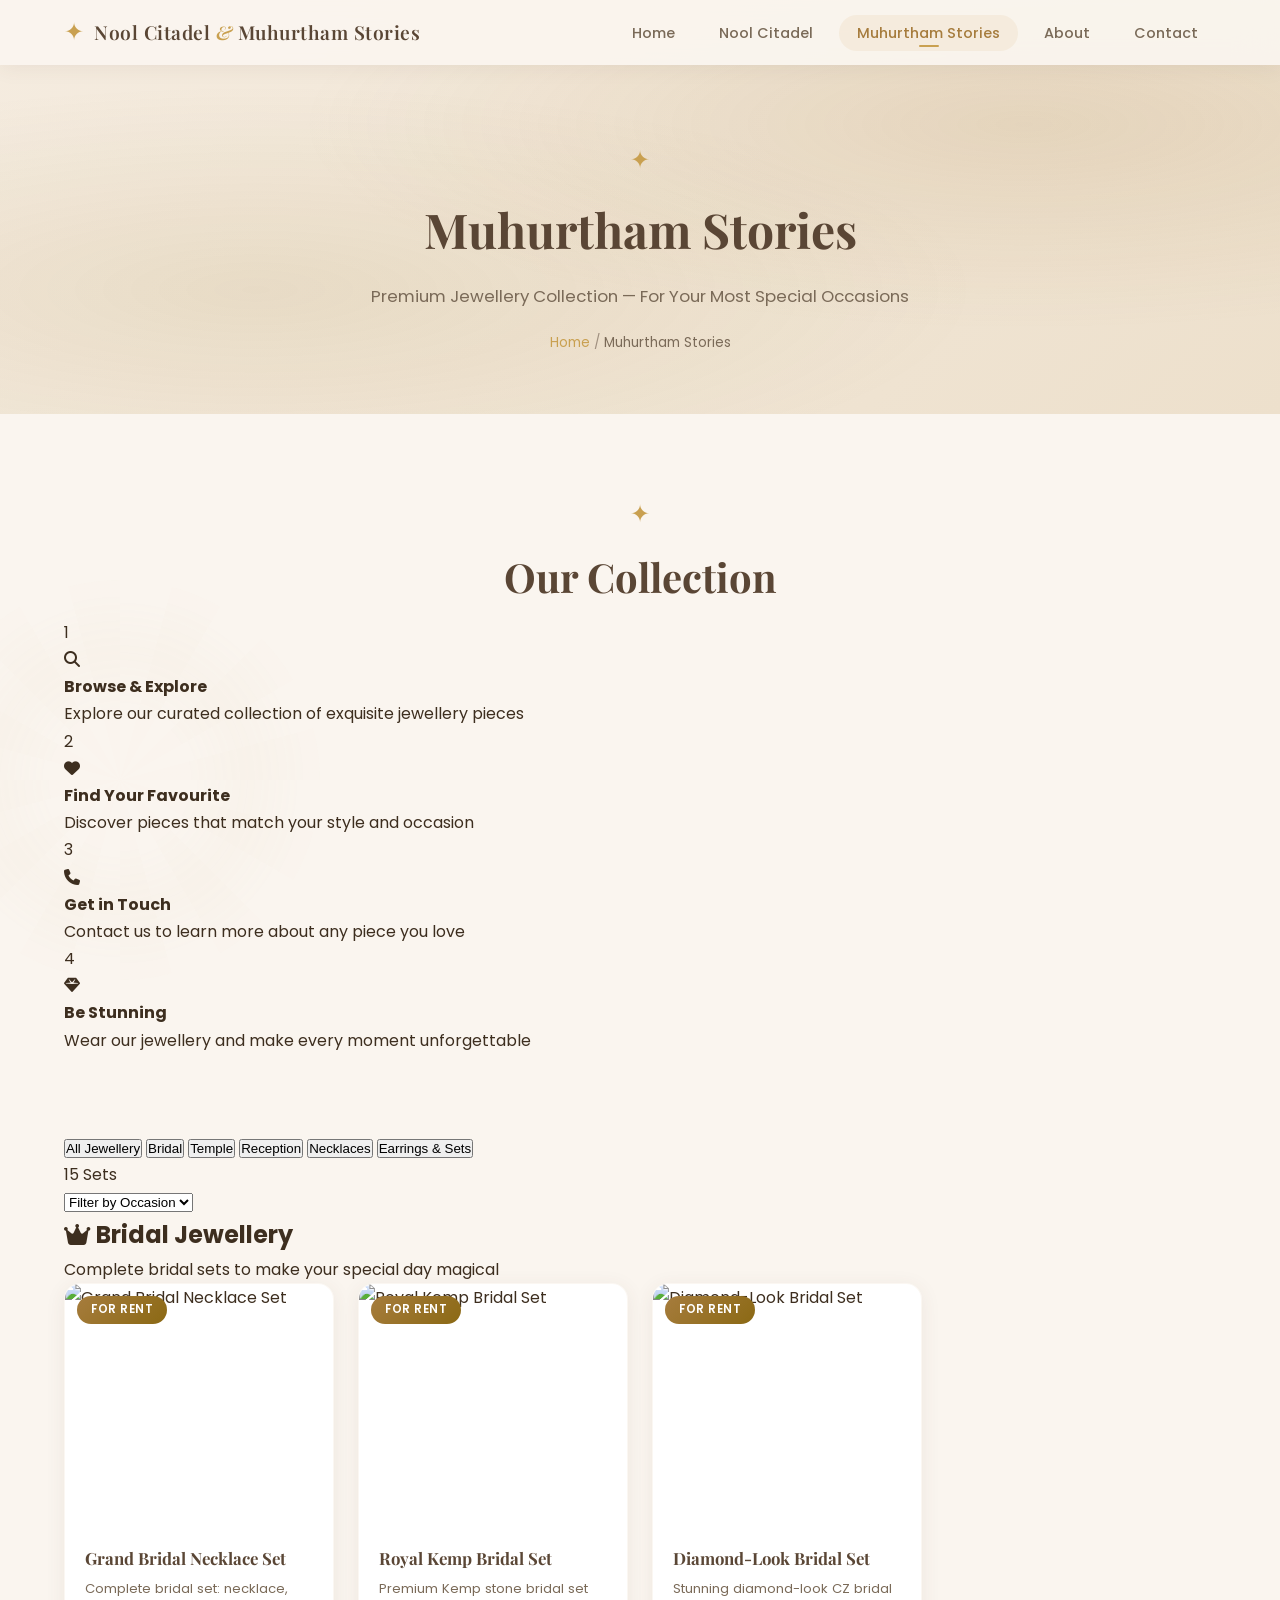
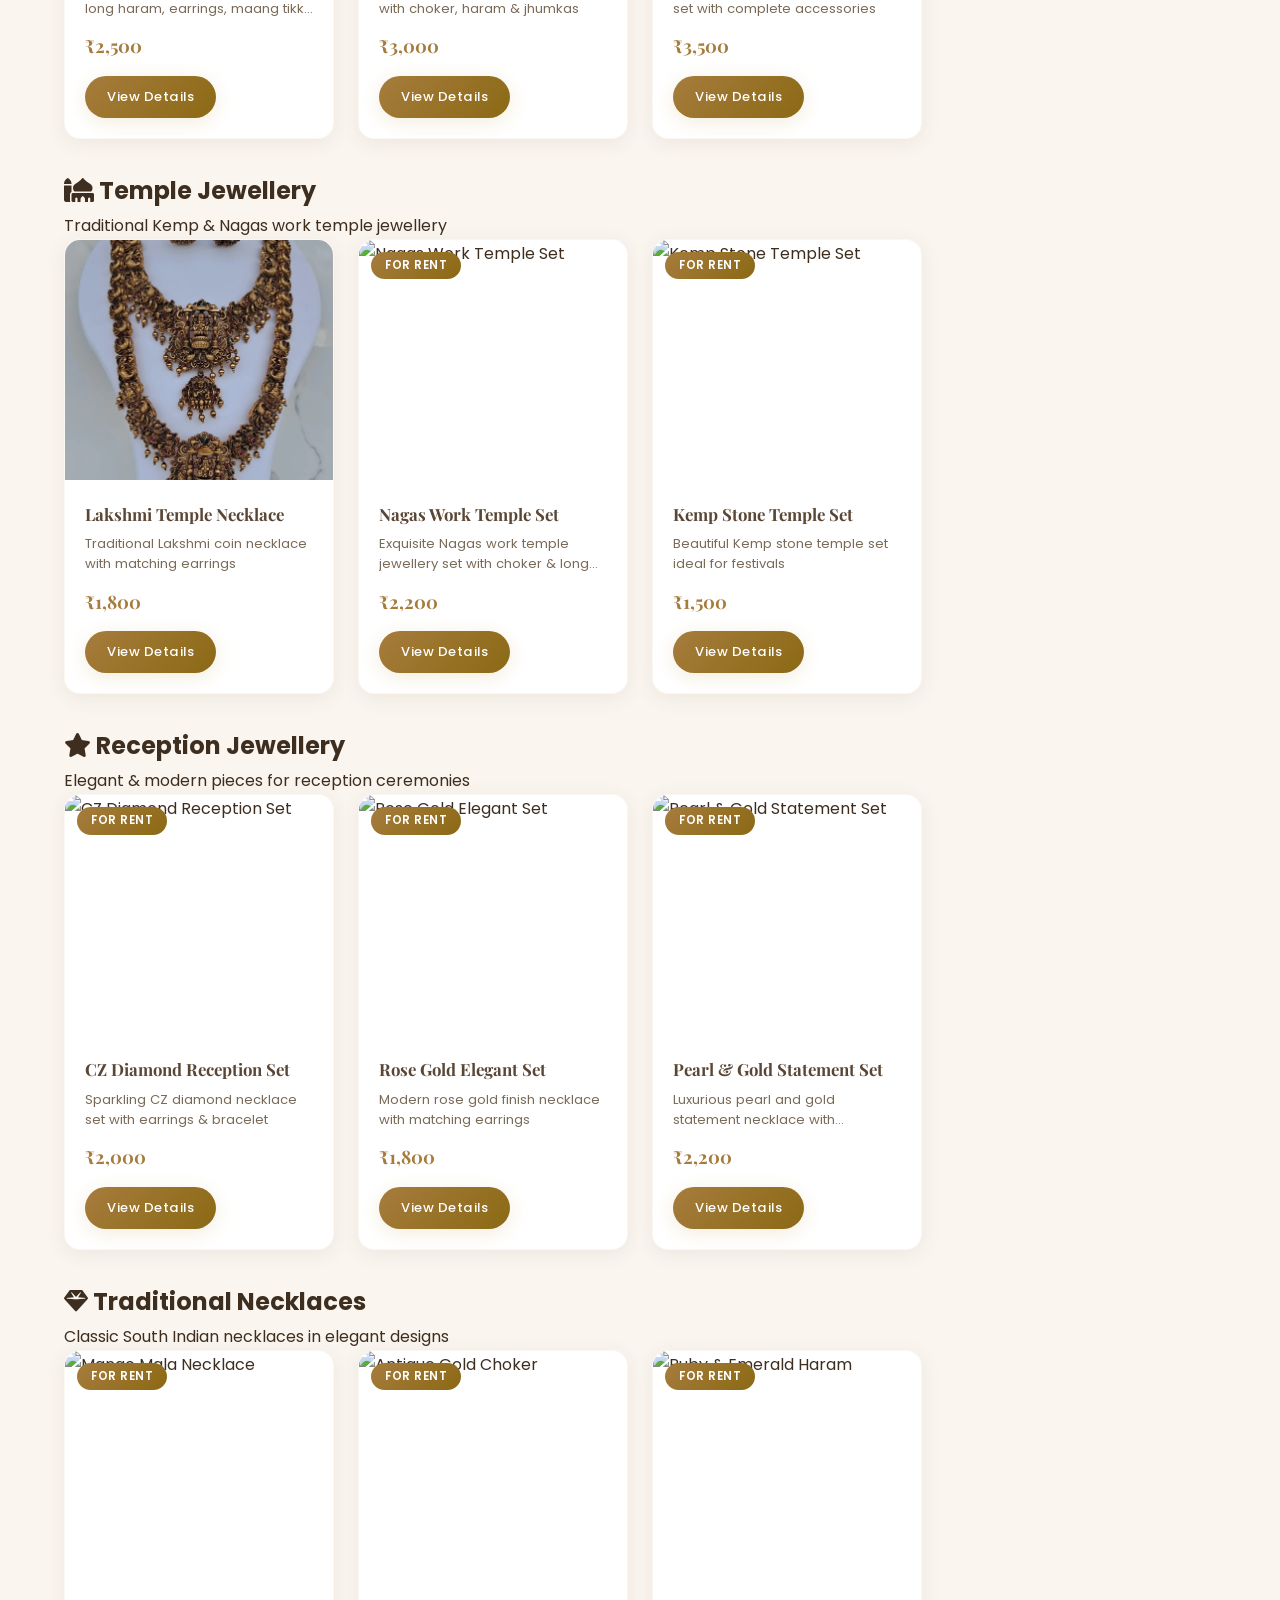
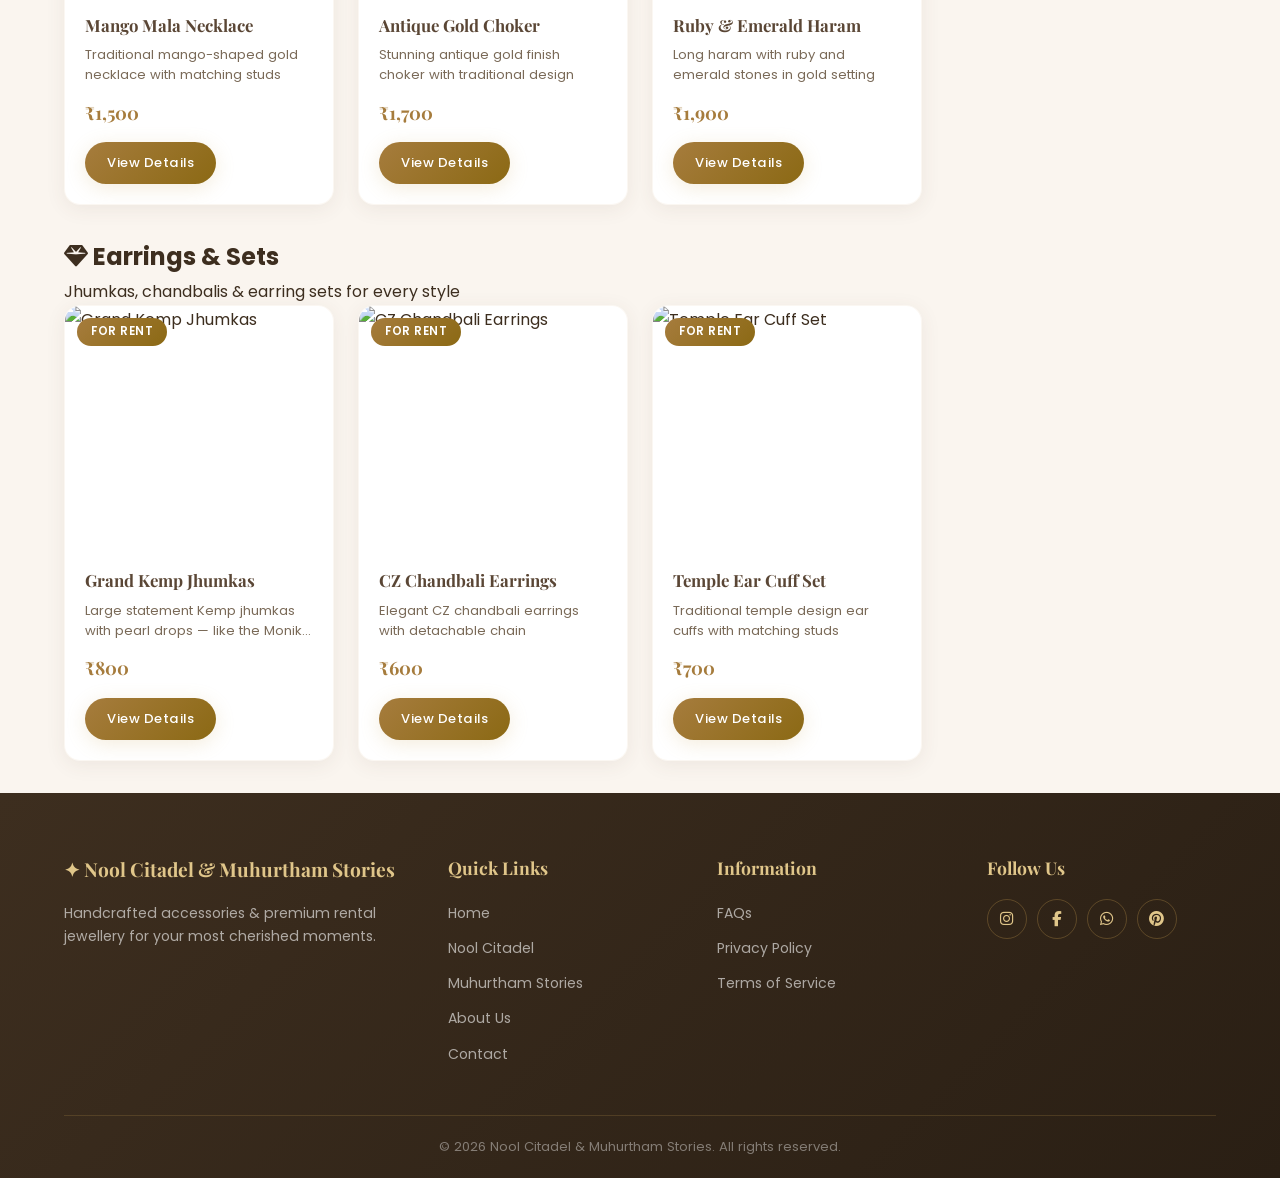
==== muhurtham.html @ 4c39e9d5 "first commit - Nool Citadel & Muhurtham Stories website" ====
<!DOCTYPE html>
<html lang="en">
<head>
    <meta charset="UTF-8">
    <meta name="viewport" content="width=device-width, initial-scale=1.0">
    <title>Muhurtham Stories — Rental Jewellery</title>
    <link href="https://fonts.googleapis.com/css2?family=Playfair+Display:ital,wght@0,400;0,500;0,600;0,700;1,400;1,500&family=Poppins:wght@300;400;500;600&display=swap" rel="stylesheet">
    <link rel="stylesheet" href="https://cdnjs.cloudflare.com/ajax/libs/font-awesome/6.4.0/css/all.min.css">
    <link rel="stylesheet" href="styles.css">
</head>
<body class="page-muhurtham">

    <!-- Decorative Mandala Corners -->
    <div class="mandala-corner mandala-top-right"></div>
    <div class="mandala-corner mandala-bottom-left"></div>

    <!-- Navigation -->
    <nav class="navbar scrolled" id="navbar">
        <div class="nav-container">
            <a href="index.html" class="nav-logo">
                <span class="logo-icon">✦</span>
                <span class="logo-text">Nool Citadel <span class="logo-amp">&</span> Muhurtham Stories</span>
            </a>
            <button class="nav-toggle" id="navToggle" aria-label="Toggle navigation">
                <span></span><span></span><span></span>
            </button>
            <ul class="nav-menu" id="navMenu">
                <li><a href="index.html" class="nav-link">Home</a></li>
                <li><a href="noolcitadel.html" class="nav-link">Nool Citadel</a></li>
                <li><a href="muhurtham.html" class="nav-link active">Muhurtham Stories</a></li>
                <li><a href="index.html#about" class="nav-link">About</a></li>
                <li><a href="index.html#contact" class="nav-link">Contact</a></li>
            </ul>
        </div>
    </nav>

    <!-- Page Header -->
    <section class="page-hero muhurtham-hero">
        <div class="container">
            <div class="section-ornament">✦</div>
            <h1 class="page-hero-title">Muhurtham Stories</h1>
            <p class="page-hero-subtitle">Premium Jewellery Collection — For Your Most Special Occasions</p>
            <div class="breadcrumb">
                <a href="index.html">Home</a> <span>/</span> <span class="current">Muhurtham Stories</span>
            </div>
        </div>
    </section>

    <!-- How It Works -->
    <section class="how-it-works section-reveal">
        <div class="container">
            <div class="section-ornament">✦</div>
            <h2 class="section-title">Our Collection</h2>
            <div class="steps-grid">
                <div class="step-card animate-on-scroll">
                    <div class="step-number">1</div>
                    <div class="step-icon"><i class="fas fa-search"></i></div>
                    <h4>Browse & Explore</h4>
                    <p>Explore our curated collection of exquisite jewellery pieces</p>
                </div>
                <div class="step-card animate-on-scroll">
                    <div class="step-number">2</div>
                    <div class="step-icon"><i class="fas fa-heart"></i></div>
                    <h4>Find Your Favourite</h4>
                    <p>Discover pieces that match your style and occasion</p>
                </div>
                <div class="step-card animate-on-scroll">
                    <div class="step-number">3</div>
                    <div class="step-icon"><i class="fas fa-phone"></i></div>
                    <h4>Get in Touch</h4>
                    <p>Contact us to learn more about any piece you love</p>
                </div>
                <div class="step-card animate-on-scroll">
                    <div class="step-number">4</div>
                    <div class="step-icon"><i class="fas fa-gem"></i></div>
                    <h4>Be Stunning</h4>
                    <p>Wear our jewellery and make every moment unforgettable</p>
                </div>
            </div>
        </div>
    </section>

    <!-- Occasion Filter -->
    <section class="filter-section">
        <div class="container">
            <div class="filter-bar">
                <button class="filter-btn active" data-filter="all">All Jewellery</button>
                <button class="filter-btn" data-filter="bridal">Bridal</button>
                <button class="filter-btn" data-filter="temple">Temple</button>
                <button class="filter-btn" data-filter="reception">Reception</button>
                <button class="filter-btn" data-filter="necklace">Necklaces</button>
                <button class="filter-btn" data-filter="earrings">Earrings & Sets</button>
            </div>
            <div class="filter-info">
                <span id="rentalCount">15 Sets</span>
                <div class="occasion-filter-dropdown">
                    <select id="occasionSelect">
                        <option value="all">Filter by Occasion</option>
                        <option value="wedding">Wedding</option>
                        <option value="engagement">Engagement</option>
                        <option value="reception">Reception</option>
                        <option value="festival">Festival</option>
                    </select>
                </div>
            </div>
        </div>
    </section>

    <!-- Jewellery Grid -->
    <section class="products-section">
        <div class="container">

            <!-- Category: Bridal Jewellery -->
            <div class="category-header animate-on-scroll" id="bridal-section">
                <h2 class="category-title"><i class="fas fa-crown"></i> Bridal Jewellery</h2>
                <p>Complete bridal sets to make your special day magical</p>
            </div>
            <div class="products-grid">
                <div class="jewellery-card animate-on-scroll" data-category="bridal" data-occasion="wedding" data-price="2500">
                    <div class="product-image">
                        <img src="images/muhurtham/grand-bridal-necklace-set.jpg" alt="Grand Bridal Necklace Set" class="product-placeholder jewellery-bg">
                        <div class="product-overlay">
                            <button class="btn-icon wishlist-btn" title="Add to Wishlist"><i class="far fa-heart"></i></button>
                            <button class="btn-icon" title="Quick View"><i class="far fa-eye"></i></button>
                        </div>
                        <span class="product-badge rental">For Rent</span>
                    </div>
                    <div class="product-info">
                        <h4>Grand Bridal Necklace Set</h4>
                        <p class="product-desc">Complete bridal set: necklace, long haram, earrings, maang tikka & bangles</p>
                        <div class="product-price">
                            <span class="price">₹2,500</span>
                        </div>
                        <a href="product-detail.html" class="btn btn-sm btn-gold">View Details</a>
                    </div>
                </div>
                <div class="jewellery-card animate-on-scroll" data-category="bridal" data-occasion="wedding" data-price="3000">
                    <div class="product-image">
                        <img src="images/muhurtham/royal-kemp-bridal-set.jpg" alt="Royal Kemp Bridal Set" class="product-placeholder jewellery-bg">
                        <div class="product-overlay">
                            <button class="btn-icon wishlist-btn" title="Add to Wishlist"><i class="far fa-heart"></i></button>
                            <button class="btn-icon" title="Quick View"><i class="far fa-eye"></i></button>
                        </div>
                        <span class="product-badge rental">For Rent</span>
                    </div>
                    <div class="product-info">
                        <h4>Royal Kemp Bridal Set</h4>
                        <p class="product-desc">Premium Kemp stone bridal set with choker, haram & jhumkas</p>
                        <div class="product-price">
                            <span class="price">₹3,000</span>
                        </div>
                        <a href="product-detail.html" class="btn btn-sm btn-gold">View Details</a>
                    </div>
                </div>
                <div class="jewellery-card animate-on-scroll" data-category="bridal" data-occasion="wedding" data-price="3500">
                    <div class="product-image">
                        <img src="images/muhurtham/diamond-look-bridal-set.jpg" alt="Diamond-Look Bridal Set" class="product-placeholder jewellery-bg">
                        <div class="product-overlay">
                            <button class="btn-icon wishlist-btn" title="Add to Wishlist"><i class="far fa-heart"></i></button>
                            <button class="btn-icon" title="Quick View"><i class="far fa-eye"></i></button>
                        </div>
                        <span class="product-badge rental">For Rent</span>
                    </div>
                    <div class="product-info">
                        <h4>Diamond-Look Bridal Set</h4>
                        <p class="product-desc">Stunning diamond-look CZ bridal set with complete accessories</p>
                        <div class="product-price">
                            <span class="price">₹3,500</span>
                        </div>
                        <a href="product-detail.html" class="btn btn-sm btn-gold">View Details</a>
                    </div>
                </div>
            </div>

            <!-- Category: Temple Jewellery -->
            <div class="category-header animate-on-scroll" id="temple-section">
                <h2 class="category-title"><i class="fas fa-mosque"></i> Temple Jewellery</h2>
                <p>Traditional Kemp & Nagas work temple jewellery</p>
            </div>
            <div class="products-grid">
                <div class="jewellery-card animate-on-scroll" data-category="temple" data-occasion="wedding,festival" data-price="1800">
                    <div class="product-image">
                        <img src="images/muhurtham/hacksound7.jpeg" alt="Lakshmi Temple Necklace" class="product-placeholder jewellery-bg">
                        <div class="product-overlay">
                            <button class="btn-icon wishlist-btn" title="Add to Wishlist"><i class="far fa-heart"></i></button>
                            <button class="btn-icon" title="Quick View"><i class="far fa-eye"></i></button>
                        </div>
                        
                    </div>
                    <div class="product-info">
                        <h4>Lakshmi Temple Necklace</h4>
                        <p class="product-desc">Traditional Lakshmi coin necklace with matching earrings</p>
                        <div class="product-price">
                            <span class="price">₹1,800</span>
                        </div>
                        <a href="product-detail.html" class="btn btn-sm btn-gold">View Details</a>
                    </div>
                </div>
                <div class="jewellery-card animate-on-scroll" data-category="temple" data-occasion="wedding,festival" data-price="2200">
                    <div class="product-image">
                        <img src="images/muhurtham/nagas-work-temple-set.jpg" alt="Nagas Work Temple Set" class="product-placeholder jewellery-bg">
                        <div class="product-overlay">
                            <button class="btn-icon wishlist-btn" title="Add to Wishlist"><i class="far fa-heart"></i></button>
                            <button class="btn-icon" title="Quick View"><i class="far fa-eye"></i></button>
                        </div>
                        <span class="product-badge rental">For Rent</span>
                    </div>
                    <div class="product-info">
                        <h4>Nagas Work Temple Set</h4>
                        <p class="product-desc">Exquisite Nagas work temple jewellery set with choker & long chain</p>
                        <div class="product-price">
                            <span class="price">₹2,200</span>
                        </div>
                        <a href="product-detail.html" class="btn btn-sm btn-gold">View Details</a>
                    </div>
                </div>
                <div class="jewellery-card animate-on-scroll" data-category="temple" data-occasion="festival" data-price="1500">
                    <div class="product-image">
                        <img src="images/muhurtham/kemp-stone-temple-set.jpg" alt="Kemp Stone Temple Set" class="product-placeholder jewellery-bg">
                        <div class="product-overlay">
                            <button class="btn-icon wishlist-btn" title="Add to Wishlist"><i class="far fa-heart"></i></button>
                            <button class="btn-icon" title="Quick View"><i class="far fa-eye"></i></button>
                        </div>
                        <span class="product-badge rental">For Rent</span>
                    </div>
                    <div class="product-info">
                        <h4>Kemp Stone Temple Set</h4>
                        <p class="product-desc">Beautiful Kemp stone temple set ideal for festivals</p>
                        <div class="product-price">
                            <span class="price">₹1,500</span>
                        </div>
                        <a href="product-detail.html" class="btn btn-sm btn-gold">View Details</a>
                    </div>
                </div>
            </div>

            <!-- Category: Reception Jewellery -->
            <div class="category-header animate-on-scroll" id="reception-section">
                <h2 class="category-title"><i class="fas fa-star"></i> Reception Jewellery</h2>
                <p>Elegant & modern pieces for reception ceremonies</p>
            </div>
            <div class="products-grid">
                <div class="jewellery-card animate-on-scroll" data-category="reception" data-occasion="reception" data-price="2000">
                    <div class="product-image">
                        <img src="images/muhurtham/cz-diamond-reception-set.jpg" alt="CZ Diamond Reception Set" class="product-placeholder jewellery-bg">
                        <div class="product-overlay">
                            <button class="btn-icon wishlist-btn" title="Add to Wishlist"><i class="far fa-heart"></i></button>
                            <button class="btn-icon" title="Quick View"><i class="far fa-eye"></i></button>
                        </div>
                        <span class="product-badge rental">For Rent</span>
                    </div>
                    <div class="product-info">
                        <h4>CZ Diamond Reception Set</h4>
                        <p class="product-desc">Sparkling CZ diamond necklace set with earrings & bracelet</p>
                        <div class="product-price">
                            <span class="price">₹2,000</span>
                        </div>
                        <a href="product-detail.html" class="btn btn-sm btn-gold">View Details</a>
                    </div>
                </div>
                <div class="jewellery-card animate-on-scroll" data-category="reception" data-occasion="reception,engagement" data-price="1800">
                    <div class="product-image">
                        <img src="images/muhurtham/rose-gold-elegant-set.jpg" alt="Rose Gold Elegant Set" class="product-placeholder jewellery-bg">
                        <div class="product-overlay">
                            <button class="btn-icon wishlist-btn" title="Add to Wishlist"><i class="far fa-heart"></i></button>
                            <button class="btn-icon" title="Quick View"><i class="far fa-eye"></i></button>
                        </div>
                        <span class="product-badge rental">For Rent</span>
                    </div>
                    <div class="product-info">
                        <h4>Rose Gold Elegant Set</h4>
                        <p class="product-desc">Modern rose gold finish necklace with matching earrings</p>
                        <div class="product-price">
                            <span class="price">₹1,800</span>
                        </div>
                        <a href="product-detail.html" class="btn btn-sm btn-gold">View Details</a>
                    </div>
                </div>
                <div class="jewellery-card animate-on-scroll" data-category="reception" data-occasion="reception" data-price="2200">
                    <div class="product-image">
                        <img src="images/muhurtham/pearl-gold-statement-set.jpg" alt="Pearl & Gold Statement Set" class="product-placeholder jewellery-bg">
                        <div class="product-overlay">
                            <button class="btn-icon wishlist-btn" title="Add to Wishlist"><i class="far fa-heart"></i></button>
                            <button class="btn-icon" title="Quick View"><i class="far fa-eye"></i></button>
                        </div>
                        <span class="product-badge rental">For Rent</span>
                    </div>
                    <div class="product-info">
                        <h4>Pearl & Gold Statement Set</h4>
                        <p class="product-desc">Luxurious pearl and gold statement necklace with chandelier earrings</p>
                        <div class="product-price">
                            <span class="price">₹2,200</span>
                        </div>
                        <a href="product-detail.html" class="btn btn-sm btn-gold">View Details</a>
                    </div>
                </div>
            </div>

            <!-- Category: Traditional Necklaces -->
            <div class="category-header animate-on-scroll" id="necklace-section">
                <h2 class="category-title"><i class="fas fa-gem"></i> Traditional Necklaces</h2>
                <p>Classic South Indian necklaces in elegant designs</p>
            </div>
            <div class="products-grid">
                <div class="jewellery-card animate-on-scroll" data-category="necklace" data-occasion="wedding,engagement,festival" data-price="1500">
                    <div class="product-image">
                        <img src="images/muhurtham/mango-mala-necklace.jpg" alt="Mango Mala Necklace" class="product-placeholder jewellery-bg">
                        <div class="product-overlay">
                            <button class="btn-icon wishlist-btn" title="Add to Wishlist"><i class="far fa-heart"></i></button>
                            <button class="btn-icon" title="Quick View"><i class="far fa-eye"></i></button>
                        </div>
                        <span class="product-badge rental">For Rent</span>
                    </div>
                    <div class="product-info">
                        <h4>Mango Mala Necklace</h4>
                        <p class="product-desc">Traditional mango-shaped gold necklace with matching studs</p>
                        <div class="product-price">
                            <span class="price">₹1,500</span>
                        </div>
                        <a href="product-detail.html" class="btn btn-sm btn-gold">View Details</a>
                    </div>
                </div>
                <div class="jewellery-card animate-on-scroll" data-category="necklace" data-occasion="wedding,engagement" data-price="1700">
                    <div class="product-image">
                        <img src="images/muhurtham/antique-gold-choker.jpg" alt="Antique Gold Choker" class="product-placeholder jewellery-bg">
                        <div class="product-overlay">
                            <button class="btn-icon wishlist-btn" title="Add to Wishlist"><i class="far fa-heart"></i></button>
                            <button class="btn-icon" title="Quick View"><i class="far fa-eye"></i></button>
                        </div>
                        <span class="product-badge rental">For Rent</span>
                    </div>
                    <div class="product-info">
                        <h4>Antique Gold Choker</h4>
                        <p class="product-desc">Stunning antique gold finish choker with traditional design</p>
                        <div class="product-price">
                            <span class="price">₹1,700</span>
                        </div>
                        <a href="product-detail.html" class="btn btn-sm btn-gold">View Details</a>
                    </div>
                </div>
                <div class="jewellery-card animate-on-scroll" data-category="necklace" data-occasion="wedding,festival" data-price="1900">
                    <div class="product-image">
                        <img src="images/muhurtham/ruby-emerald-haram.jpg" alt="Ruby & Emerald Haram" class="product-placeholder jewellery-bg">
                        <div class="product-overlay">
                            <button class="btn-icon wishlist-btn" title="Add to Wishlist"><i class="far fa-heart"></i></button>
                            <button class="btn-icon" title="Quick View"><i class="far fa-eye"></i></button>
                        </div>
                        <span class="product-badge rental">For Rent</span>
                    </div>
                    <div class="product-info">
                        <h4>Ruby & Emerald Haram</h4>
                        <p class="product-desc">Long haram with ruby and emerald stones in gold setting</p>
                        <div class="product-price">
                            <span class="price">₹1,900</span>
                        </div>
                        <a href="product-detail.html" class="btn btn-sm btn-gold">View Details</a>
                    </div>
                </div>
            </div>

            <!-- Category: Earrings & Sets -->
            <div class="category-header animate-on-scroll" id="earrings-section">
                <h2 class="category-title"><i class="fas fa-gem"></i> Earrings & Sets</h2>
                <p>Jhumkas, chandbalis & earring sets for every style</p>
            </div>
            <div class="products-grid">
                <div class="jewellery-card animate-on-scroll" data-category="earrings" data-occasion="wedding,reception,engagement,festival" data-price="800">
                    <div class="product-image">
                        <img src="images/muhurtham/grand-kemp-jhumkas.jpg" alt="Grand Kemp Jhumkas" class="product-placeholder jewellery-bg">
                        <div class="product-overlay">
                            <button class="btn-icon wishlist-btn" title="Add to Wishlist"><i class="far fa-heart"></i></button>
                            <button class="btn-icon" title="Quick View"><i class="far fa-eye"></i></button>
                        </div>
                        <span class="product-badge rental">For Rent</span>
                    </div>
                    <div class="product-info">
                        <h4>Grand Kemp Jhumkas</h4>
                        <p class="product-desc">Large statement Kemp jhumkas with pearl drops — like the Monika collection</p>
                        <div class="product-price">
                            <span class="price">₹800</span>
                        </div>
                        <a href="product-detail.html" class="btn btn-sm btn-gold">View Details</a>
                    </div>
                </div>
                <div class="jewellery-card animate-on-scroll" data-category="earrings" data-occasion="reception,engagement" data-price="600">
                    <div class="product-image">
                        <img src="images/muhurtham/cz-chandbali-earrings.jpg" alt="CZ Chandbali Earrings" class="product-placeholder jewellery-bg">
                        <div class="product-overlay">
                            <button class="btn-icon wishlist-btn" title="Add to Wishlist"><i class="far fa-heart"></i></button>
                            <button class="btn-icon" title="Quick View"><i class="far fa-eye"></i></button>
                        </div>
                        <span class="product-badge rental">For Rent</span>
                    </div>
                    <div class="product-info">
                        <h4>CZ Chandbali Earrings</h4>
                        <p class="product-desc">Elegant CZ chandbali earrings with detachable chain</p>
                        <div class="product-price">
                            <span class="price">₹600</span>
                        </div>
                        <a href="product-detail.html" class="btn btn-sm btn-gold">View Details</a>
                    </div>
                </div>
                <div class="jewellery-card animate-on-scroll" data-category="earrings" data-occasion="wedding,festival" data-price="700">
                    <div class="product-image">
                        <img src="images/muhurtham/temple-ear-cuff-set.jpg" alt="Temple Ear Cuff Set" class="product-placeholder jewellery-bg">
                        <div class="product-overlay">
                            <button class="btn-icon wishlist-btn" title="Add to Wishlist"><i class="far fa-heart"></i></button>
                            <button class="btn-icon" title="Quick View"><i class="far fa-eye"></i></button>
                        </div>
                        <span class="product-badge rental">For Rent</span>
                    </div>
                    <div class="product-info">
                        <h4>Temple Ear Cuff Set</h4>
                        <p class="product-desc">Traditional temple design ear cuffs with matching studs</p>
                        <div class="product-price">
                            <span class="price">₹700</span>
                        </div>
                        <a href="product-detail.html" class="btn btn-sm btn-gold">View Details</a>
                    </div>
                </div>
            </div>

        </div>
    </section>



    <!-- Footer -->
    <footer class="footer">
        <div class="container">
            <div class="footer-grid">
                <div class="footer-col">
                    <h3 class="footer-logo">✦ Nool Citadel & Muhurtham Stories</h3>
                    <p>Handcrafted accessories & premium rental jewellery for your most cherished moments.</p>
                </div>
                <div class="footer-col">
                    <h4>Quick Links</h4>
                    <ul>
                        <li><a href="index.html">Home</a></li>
                        <li><a href="noolcitadel.html">Nool Citadel</a></li>
                        <li><a href="muhurtham.html">Muhurtham Stories</a></li>
                        <li><a href="index.html#about">About Us</a></li>
                        <li><a href="index.html#contact">Contact</a></li>
                    </ul>
                </div>
                <div class="footer-col">
                    <h4>Information</h4>
                    <ul>
                        <li><a href="#">FAQs</a></li>
                        <li><a href="#">Privacy Policy</a></li>
                        <li><a href="#">Terms of Service</a></li>
                    </ul>
                </div>
                <div class="footer-col">
                    <h4>Follow Us</h4>
                    <div class="footer-social">
                        <a href="#" title="Instagram"><i class="fab fa-instagram"></i></a>
                        <a href="#" title="Facebook"><i class="fab fa-facebook-f"></i></a>
                        <a href="#" title="WhatsApp"><i class="fab fa-whatsapp"></i></a>
                        <a href="#" title="Pinterest"><i class="fab fa-pinterest"></i></a>
                    </div>
                </div>
            </div>
            <div class="footer-bottom">
                <p>&copy; 2026 Nool Citadel & Muhurtham Stories. All rights reserved.</p>
            </div>
        </div>
    </footer>

    <script src="script.js"></script>
</body>
</html>
---- styles.css ----
/* ============================================
   NOOL CITADEL & MUHURTHAM STORIES
   Elegant Beige Floral Watercolor Theme
   ============================================ */

/* --- CSS Variables --- */
:root {
    --bg-cream: #faf5ef;
    --bg-warm: #f5ece0;
    --gold: #c9a050;
    --gold-light: #e0c68a;
    --gold-dark: #a67c3d;
    --beige: #d4b483;
    --beige-light: #efe3d0;
    --ivory: #fdf8f0;
    --brown: #5a4635;
    --brown-light: #8b7355;
    --text-primary: #3d2e1f;
    --text-secondary: #7a6a58;
    --text-light: #a09080;
    --white: #ffffff;
    --shadow: 0 4px 20px rgba(90, 70, 53, 0.08);
    --shadow-hover: 0 8px 35px rgba(90, 70, 53, 0.15);
    --shadow-gold: 0 4px 20px rgba(201, 160, 80, 0.2);
    --radius: 16px;
    --radius-sm: 10px;
    --transition: all 0.4s cubic-bezier(0.25, 0.46, 0.45, 0.94);
    --font-heading: 'Playfair Display', Georgia, serif;
    --font-body: 'Poppins', sans-serif;
}

/* --- Reset & Base --- */
*, *::before, *::after {
    margin: 0;
    padding: 0;
    box-sizing: border-box;
}

html {
    scroll-behavior: smooth;
    font-size: 16px;
}

body {
    font-family: var(--font-body);
    color: var(--text-primary);
    background-color: var(--bg-cream);
    line-height: 1.7;
    overflow-x: hidden;
    position: relative;
}

body::before {
    content: '';
    position: fixed;
    top: 0;
    left: 0;
    width: 100%;
    height: 100%;
    background-image: url('bg-pattern.jpg');
    background-repeat: repeat;
    background-size: auto;
    background-attachment: fixed;
    background-position: center;
    filter: brightness(0.7) contrast(1.4);
    pointer-events: none;
    z-index: 0;
}

/* --- Mandala Decorative Corners --- */
.mandala-corner {
    position: fixed;
    width: 300px;
    height: 300px;
    pointer-events: none;
    z-index: 0;
    opacity: 0.12;
}

.mandala-top-right {
    top: -50px;
    right: -50px;
    background: radial-gradient(circle, transparent 30%, rgba(201, 160, 80, 0.3) 50%, transparent 70%);
    border-radius: 50%;
    animation: mandalaRotate 60s linear infinite;
}

.mandala-top-right::before {
    content: '';
    position: absolute;
    width: 100%;
    height: 100%;
    background:
        repeating-conic-gradient(from 0deg, transparent 0deg 10deg, rgba(201, 160, 80, 0.15) 10deg 20deg);
    border-radius: 50%;
}

.mandala-bottom-left {
    bottom: -80px;
    left: -80px;
    width: 400px;
    height: 400px;
    background: radial-gradient(circle, transparent 25%, rgba(212, 180, 131, 0.25) 45%, transparent 65%);
    border-radius: 50%;
    animation: mandalaRotate 80s linear infinite reverse;
}

.mandala-bottom-left::before {
    content: '';
    position: absolute;
    width: 100%;
    height: 100%;
    background:
        repeating-conic-gradient(from 0deg, transparent 0deg 15deg, rgba(212, 180, 131, 0.12) 15deg 30deg);
    border-radius: 50%;
}

@keyframes mandalaRotate {
    from { transform: rotate(0deg); }
    to { transform: rotate(360deg); }
}

/* --- Container --- */
.container {
    max-width: 1200px;
    margin: 0 auto;
    padding: 0 24px;
    position: relative;
    z-index: 1;
}

/* --- Navigation --- */
.navbar {
    position: fixed;
    top: 0;
    left: 0;
    width: 100%;
    z-index: 1000;
    padding: 20px 0;
    transition: var(--transition);
    background: transparent;
}

.navbar.scrolled {
    background: rgba(250, 245, 239, 0.95);
    backdrop-filter: blur(20px);
    -webkit-backdrop-filter: blur(20px);
    padding: 12px 0;
    box-shadow: 0 2px 20px rgba(90, 70, 53, 0.08);
}

.nav-container {
    max-width: 1200px;
    margin: 0 auto;
    padding: 0 24px;
    display: flex;
    align-items: center;
    justify-content: space-between;
}

.nav-logo {
    text-decoration: none;
    display: flex;
    align-items: center;
    gap: 10px;
}

.logo-icon {
    font-size: 1.5rem;
    color: var(--gold);
    animation: sparkle 3s ease-in-out infinite;
}

@keyframes sparkle {
    0%, 100% { opacity: 1; transform: scale(1); }
    50% { opacity: 0.7; transform: scale(1.1); }
}

.logo-text {
    font-family: var(--font-heading);
    font-size: 1.2rem;
    font-weight: 600;
    color: var(--brown);
    letter-spacing: 0.5px;
}

.logo-amp {
    color: var(--gold);
    font-style: italic;
}

.nav-menu {
    list-style: none;
    display: flex;
    align-items: center;
    gap: 8px;
}

.nav-link {
    text-decoration: none;
    font-family: var(--font-body);
    font-size: 0.9rem;
    font-weight: 500;
    color: var(--text-secondary);
    padding: 8px 18px;
    border-radius: 25px;
    transition: var(--transition);
    position: relative;
}

.nav-link:hover,
.nav-link.active {
    color: var(--gold-dark);
    background: rgba(201, 160, 80, 0.1);
}

.nav-link.active::after {
    content: '';
    position: absolute;
    bottom: 4px;
    left: 50%;
    transform: translateX(-50%);
    width: 20px;
    height: 2px;
    background: var(--gold);
    border-radius: 1px;
}

.nav-toggle {
    display: none;
    flex-direction: column;
    gap: 5px;
    background: none;
    border: none;
    cursor: pointer;
    padding: 4px;
}

.nav-toggle span {
    width: 25px;
    height: 2px;
    background: var(--brown);
    border-radius: 1px;
}

/* --- Hero Section --- */
.hero {
    position: relative;
    min-height: 100vh;
    display: flex;
    flex-direction: column;
    align-items: center;
    justify-content: center;
    overflow: hidden;
    /* Luxury gradient: cream → beige → soft gold → cream */
    background: linear-gradient(
        160deg,
        #f7efe5 0%,
        #f3e8d5 18%,
        #ead7b7 40%,
        #e5d0ad 50%,
        #ead7b7 60%,
        #f3e8d5 82%,
        #f7efe5 100%
    );
}

/* --- Kolam Pattern Background Overlay --- */
.hero-kolam-bg {
    position: absolute;
    inset: 0;
    z-index: 1;
    pointer-events: none;
    overflow: hidden;
}

.kolam-pattern-svg {
    position: absolute;
    top: -10%;
    left: -10%;
    width: 120%;
    height: 120%;
    color: #b89044;
    opacity: 0.1;
    animation: kolam-drift 120s linear infinite;
}

@keyframes kolam-drift {
    0% { transform: translate(0, 0) rotate(0deg); }
    25% { transform: translate(8px, -5px) rotate(0.5deg); }
    50% { transform: translate(0px, -10px) rotate(0deg); }
    75% { transform: translate(-8px, -5px) rotate(-0.5deg); }
    100% { transform: translate(0, 0) rotate(0deg); }
}

/* --- Corner Kolam Ornaments --- */
.hero-corner-kolam {
    position: absolute;
    z-index: 2;
    pointer-events: none;
    opacity: 0;
    animation: corner-kolam-appear 2.5s ease forwards;
}

.corner-tl {
    top: 80px;
    left: 24px;
    width: 160px;
    height: 160px;
    animation-delay: 0.6s;
}

.corner-tr {
    top: 80px;
    right: 24px;
    width: 160px;
    height: 160px;
    animation-delay: 0.9s;
}

.corner-bl {
    bottom: 24px;
    left: 24px;
    width: 160px;
    height: 160px;
    animation-delay: 1.2s;
}

.corner-br {
    bottom: 24px;
    right: 24px;
    width: 160px;
    height: 160px;
    animation-delay: 1.5s;
}

@keyframes corner-kolam-appear {
    0% {
        opacity: 0;
        transform: scale(0.7);
    }
    100% {
        opacity: 1;
        transform: scale(1);
    }
}

/* --- Soft Glowing Orbs --- */
.hero-glow {
    position: absolute;
    border-radius: 50%;
    pointer-events: none;
    z-index: 1;
    filter: blur(80px);
}

.hero-glow-1 {
    width: 400px;
    height: 400px;
    background: radial-gradient(circle, rgba(202,164,114,0.18) 0%, transparent 70%);
    top: 10%;
    left: -5%;
    animation: glow-pulse 8s ease-in-out infinite;
}

.hero-glow-2 {
    width: 350px;
    height: 350px;
    background: radial-gradient(circle, rgba(184,144,68,0.14) 0%, transparent 70%);
    bottom: 5%;
    right: -3%;
    animation: glow-pulse 10s ease-in-out infinite 2s;
}

.hero-glow-3 {
    width: 300px;
    height: 300px;
    background: radial-gradient(circle, rgba(234,215,183,0.2) 0%, transparent 70%);
    top: 40%;
    left: 50%;
    transform: translateX(-50%);
    animation: glow-pulse 12s ease-in-out infinite 4s;
}

@keyframes glow-pulse {
    0%, 100% {
        opacity: 0.6;
        transform: scale(1);
    }
    50% {
        opacity: 1;
        transform: scale(1.15);
    }
}

/* --- Floating Jewellery Motifs --- */
.hero-floating-motifs {
    position: absolute;
    inset: 0;
    z-index: 2;
    pointer-events: none;
    overflow: hidden;
}

.float-motif {
    position: absolute;
    opacity: 0;
}

.float-bangle-1 {
    width: 70px;
    top: 14%;
    left: 7%;
    animation: float-slow 16s ease-in-out infinite 1s;
}

.float-pearl-1 {
    width: 24px;
    top: 22%;
    right: 11%;
    animation: float-slow 12s ease-in-out infinite 2.5s;
}

.float-bangle-2 {
    width: 55px;
    bottom: 28%;
    left: 4%;
    animation: float-slow 18s ease-in-out infinite 1.8s;
}

.float-pearl-2 {
    width: 18px;
    bottom: 18%;
    right: 7%;
    animation: float-slow 13s ease-in-out infinite 3.2s;
}

.float-thread-1 {
    width: 80px;
    top: 55%;
    right: 5%;
    animation: float-slow 15s ease-in-out infinite 2s;
}

.float-pearl-3 {
    width: 14px;
    top: 65%;
    left: 12%;
    animation: float-slow 11s ease-in-out infinite 4s;
}

.float-bangle-3 {
    width: 45px;
    top: 38%;
    right: 4%;
    animation: float-slow 17s ease-in-out infinite 2.5s;
}

@keyframes float-slow {
    0% {
        opacity: 0;
        transform: translateY(0px) rotate(0deg);
    }
    8% {
        opacity: 1;
    }
    50% {
        transform: translateY(-18px) rotate(4deg);
    }
    92% {
        opacity: 1;
    }
    100% {
        opacity: 0;
        transform: translateY(0px) rotate(0deg);
    }
}

/* --- Hero Carousel --- */
.hero-carousel {
    position: relative;
    z-index: 4;
    width: 100%;
    display: flex;
    align-items: center;
    justify-content: center;
    min-height: 100vh;
}

.hero-slide {
    position: absolute;
    inset: 0;
    display: flex;
    align-items: center;
    justify-content: center;
    opacity: 0;
    visibility: hidden;
    transition: opacity 1.2s cubic-bezier(0.4, 0, 0.2, 1), visibility 1.2s;
}

.hero-slide.active {
    opacity: 1;
    visibility: visible;
}

.hero-content {
    text-align: center;
    max-width: 820px;
    padding: 2rem 2rem;
}

/* --- Gold Divider Lines --- */
.hero-divider-top,
.hero-divider-bottom {
    display: flex;
    align-items: center;
    justify-content: center;
    gap: 14px;
    margin-bottom: 1.2rem;
}

.hero-divider-bottom {
    margin-top: 1rem;
    margin-bottom: 1.8rem;
}

.h-divider-line {
    display: inline-block;
    width: 70px;
    height: 1px;
    background: linear-gradient(90deg, transparent, #c9a04e, transparent);
    opacity: 0.7;
}

.h-divider-line-sm {
    display: inline-block;
    width: 42px;
    height: 1px;
    background: linear-gradient(90deg, transparent, #c9a04e, transparent);
    opacity: 0.5;
}

.h-divider-ornament {
    color: #b89044;
    font-size: 0.85rem;
    opacity: 0.65;
    animation: ornament-glow 3.5s ease-in-out infinite;
}

.h-divider-dot {
    display: inline-block;
    width: 4px;
    height: 4px;
    border-radius: 50%;
    background: #c9a04e;
    opacity: 0.4;
}

.h-divider-dot:nth-child(2) {
    opacity: 0.55;
    width: 5px;
    height: 5px;
}

@keyframes ornament-glow {
    0%, 100% {
        opacity: 0.45;
        transform: scale(1);
        text-shadow: 0 0 0 transparent;
    }
    50% {
        opacity: 0.85;
        transform: scale(1.2);
        text-shadow: 0 0 8px rgba(201, 160, 78, 0.3);
    }
}

/* --- Hero Typography --- */
.hero-subtitle {
    font-family: 'Poppins', sans-serif;
    font-size: 0.82rem;
    font-weight: 500;
    letter-spacing: 4.5px;
    text-transform: uppercase;
    color: #9a7836;
    margin-bottom: 1rem;
    opacity: 0.85;
}

.hero-title {
    font-family: 'Playfair Display', 'Cinzel', serif;
    font-size: clamp(2.6rem, 5.8vw, 4.8rem);
    font-weight: 700;
    color: #3d2e1f;
    line-height: 1.12;
    margin-bottom: 0;
    letter-spacing: -0.5px;
}

.hero-title em {
    font-family: 'Playfair Display', serif;
    font-style: italic;
    font-weight: 500;
    display: block;
    margin-top: 0.1em;
    background: linear-gradient(
        135deg,
        #c9952e 0%,
        #d4a94e 25%,
        #b89044 50%,
        #dbb860 75%,
        #a67c2e 100%
    );
    background-size: 300% 300%;
    -webkit-background-clip: text;
    -webkit-text-fill-color: transparent;
    background-clip: text;
    animation: gold-shimmer 5s ease infinite;
}

@keyframes gold-shimmer {
    0% { background-position: 0% 50%; }
    50% { background-position: 100% 50%; }
    100% { background-position: 0% 50%; }
}

.hero-desc {
    font-family: 'Poppins', sans-serif;
    font-size: 1.05rem;
    font-weight: 300;
    color: #6b5a47;
    max-width: 560px;
    margin: 0 auto 2.5rem;
    line-height: 1.75;
    letter-spacing: 0.2px;
}

/* --- Hero Buttons --- */
.hero-buttons {
    display: flex;
    gap: 1.3rem;
    justify-content: center;
    flex-wrap: wrap;
}

.btn-hero-primary {
    display: inline-flex;
    align-items: center;
    gap: 10px;
    padding: 16px 38px;
    background: linear-gradient(135deg, #c9952e, #b89044, #d4a94e);
    background-size: 200% 200%;
    color: #fff;
    border: none;
    border-radius: 50px;
    font-family: 'Poppins', sans-serif;
    font-size: 0.92rem;
    font-weight: 500;
    letter-spacing: 0.6px;
    text-decoration: none;
    cursor: pointer;
    box-shadow:
        0 4px 20px rgba(184, 144, 68, 0.3),
        0 1px 4px rgba(184, 144, 68, 0.15),
        inset 0 1px 0 rgba(255,255,255,0.15);
    transition: all 0.45s cubic-bezier(0.25, 0.46, 0.45, 0.94);
    animation: gold-shimmer 5s ease infinite;
    position: relative;
    overflow: hidden;
}

.btn-hero-primary::before {
    content: '';
    position: absolute;
    top: 0;
    left: -100%;
    width: 100%;
    height: 100%;
    background: linear-gradient(
        90deg,
        transparent,
        rgba(255,255,255,0.15),
        transparent
    );
    transition: left 0.6s ease;
}

.btn-hero-primary:hover::before {
    left: 100%;
}

.btn-hero-primary:hover {
    transform: scale(1.06) translateY(-2px);
    box-shadow:
        0 8px 32px rgba(184, 144, 68, 0.45),
        0 2px 8px rgba(184, 144, 68, 0.25),
        0 0 24px rgba(201, 149, 46, 0.15);
}

.btn-hero-primary i {
    font-size: 0.82rem;
    transition: transform 0.35s ease;
}

.btn-hero-primary:hover i {
    transform: translateX(5px);
}

.btn-hero-secondary {
    display: inline-flex;
    align-items: center;
    gap: 10px;
    padding: 15px 36px;
    background: rgba(255,255,255,0.4);
    color: #8a6a28;
    border: 1.5px solid rgba(184, 144, 68, 0.35);
    border-radius: 50px;
    font-family: 'Poppins', sans-serif;
    font-size: 0.92rem;
    font-weight: 500;
    letter-spacing: 0.5px;
    text-decoration: none;
    cursor: pointer;
    backdrop-filter: blur(12px);
    -webkit-backdrop-filter: blur(12px);
    transition: all 0.45s cubic-bezier(0.25, 0.46, 0.45, 0.94);
    position: relative;
    overflow: hidden;
}

.btn-hero-secondary::before {
    content: '';
    position: absolute;
    inset: 0;
    border-radius: 50px;
    background: linear-gradient(135deg, rgba(184,144,68,0.08), rgba(184,144,68,0));
    opacity: 0;
    transition: opacity 0.4s ease;
}

.btn-hero-secondary:hover::before {
    opacity: 1;
}

.btn-hero-secondary:hover {
    background: rgba(184, 144, 68, 0.12);
    border-color: rgba(184, 144, 68, 0.6);
    color: #705518;
    transform: scale(1.06) translateY(-2px);
    box-shadow: 0 4px 20px rgba(184, 144, 68, 0.12);
}

.btn-hero-secondary i {
    font-size: 0.78rem;
    transition: transform 0.35s ease;
}

.btn-hero-secondary:hover i {
    transform: rotate(18deg) scale(1.15);
}

/* --- Carousel Indicators --- */
.hero-indicators {
    position: absolute;
    bottom: 115px;
    left: 50%;
    transform: translateX(-50%);
    display: flex;
    gap: 14px;
    z-index: 6;
}

.indicator {
    width: 10px;
    height: 10px;
    border-radius: 50%;
    border: 1.5px solid rgba(184,144,68,0.5);
    background: transparent;
    cursor: pointer;
    transition: all 0.5s ease;
    padding: 0;
}

.indicator.active {
    background: linear-gradient(135deg, #c9952e, #d4a94e);
    border-color: #b89044;
    transform: scale(1.25);
    box-shadow: 0 0 12px rgba(184, 144, 68, 0.4);
}

.indicator:hover {
    background: rgba(184, 144, 68, 0.4);
    border-color: #b89044;
}

/* --- Scroll Indicator --- */
.hero-scroll-hint {
    position: absolute;
    bottom: 28px;
    left: 50%;
    transform: translateX(-50%);
    display: flex;
    flex-direction: column;
    align-items: center;
    gap: 8px;
    z-index: 6;
    opacity: 0;
    animation: scroll-entrance 1.2s ease 2.2s forwards;
}

@keyframes scroll-entrance {
    to { opacity: 1; }
}

.scroll-dots-row {
    display: flex;
    gap: 7px;
}

.scroll-dot-anim {
    width: 4px;
    height: 4px;
    border-radius: 50%;
    background: #b89044;
    opacity: 0.35;
    animation: dot-pulse 2.2s ease-in-out infinite;
}

.scroll-dot-anim:nth-child(1) { animation-delay: 0s; }
.scroll-dot-anim:nth-child(2) { animation-delay: 0.35s; }
.scroll-dot-anim:nth-child(3) { animation-delay: 0.7s; }

@keyframes dot-pulse {
    0%, 100% {
        opacity: 0.25;
        transform: scale(1);
    }
    50% {
        opacity: 0.85;
        transform: scale(1.4);
    }
}

.scroll-text {
    font-family: 'Poppins', sans-serif;
    font-size: 0.68rem;
    letter-spacing: 3.5px;
    text-transform: uppercase;
    color: #9a7836;
    opacity: 0.55;
}

.scroll-arrow-wrap {
    animation: scroll-bounce 2.8s ease-in-out infinite;
}

.scroll-arrow-wrap i {
    font-size: 0.72rem;
    color: #b89044;
    opacity: 0.45;
}

@keyframes scroll-bounce {
    0%, 100% {
        transform: translateY(0);
        opacity: 0.45;
    }
    50% {
        transform: translateY(7px);
        opacity: 1;
    }
}

/* --- Entrance Animations --- */
.animate-fade-up {
    opacity: 0;
    transform: translateY(35px);
    animation: hero-fade-up 1.1s cubic-bezier(0.25, 0.46, 0.45, 0.94) forwards;
}

.delay-1 { animation-delay: 0.35s; }
.delay-2 { animation-delay: 0.7s; }
.delay-3 { animation-delay: 1.05s; }

@keyframes hero-fade-up {
    to {
        opacity: 1;
        transform: translateY(0);
    }
}

/* ============================================================
   HERO RESPONSIVE
   ============================================================ */

@media (max-width: 1200px) {
    .hero-corner-kolam {
        width: 130px;
        height: 130px;
    }

    .float-bangle-1,
    .float-bangle-3,
    .float-thread-1 {
        opacity: 0 !important;
        animation: none;
    }
}

@media (max-width: 768px) {
    .hero-title {
        font-size: clamp(2.1rem, 8vw, 3.2rem);
    }

    .hero-desc {
        font-size: 0.95rem;
        padding: 0 0.5rem;
        margin-bottom: 2rem;
    }

    .hero-buttons {
        flex-direction: column;
        align-items: center;
        gap: 1rem;
    }

    .btn-hero-primary,
    .btn-hero-secondary {
        padding: 14px 32px;
        font-size: 0.88rem;
        width: 280px;
        justify-content: center;
    }

    .hero-corner-kolam {
        width: 90px;
        height: 90px;
    }

    .corner-tl { top: 68px; left: 12px; }
    .corner-tr { top: 68px; right: 12px; }
    .corner-bl { bottom: 12px; left: 12px; }
    .corner-br { bottom: 12px; right: 12px; }

    .hero-floating-motifs {
        display: none;
    }

    .hero-glow-1 { width: 250px; height: 250px; }
    .hero-glow-2 { width: 220px; height: 220px; }
    .hero-glow-3 { width: 200px; height: 200px; }

    .h-divider-line { width: 50px; }
    .h-divider-line-sm { width: 30px; }

    .hero-indicators { bottom: 105px; }

    .hero-subtitle {
        font-size: 0.75rem;
        letter-spacing: 3.5px;
    }

    .showcase-grid {
        grid-template-rows: 180px 1fr 180px;
        gap: 14px;
        max-width: 100%;
        padding: 0 1rem;
    }

    .showcase-r1-c1,
    .showcase-r1-c2,
    .showcase-r3-c1,
    .showcase-r3-c2 {
        height: auto;
    }

    .showcase-r2-c1,
    .showcase-text {
        min-height: auto;
    }

    .monika-card-img {
        object-fit: contain;
    }
}

@media (max-width: 600px) {
    .showcase-grid {
        grid-template-columns: 1fr;
        grid-template-rows: auto;
        gap: 16px;
    }

    .showcase-r1-c1,
    .showcase-r1-c2,
    .showcase-r3-c1,
    .showcase-r3-c2 {
        height: 200px;
    }

    .showcase-r2-c1 {
        height: 250px;
    }

    .showcase-text {
        min-height: 350px;
    }

    .monika-card-img {
        object-fit: contain;
        max-height: 450px;
    }
}

@media (max-width: 480px) {
    .hero-content {
        padding: 1.5rem 1.2rem;
    }

    .hero-title {
        font-size: clamp(1.8rem, 9vw, 2.5rem);
    }

    .hero-subtitle {
        font-size: 0.7rem;
        letter-spacing: 3px;
    }

    .hero-desc {
        font-size: 0.87rem;
        line-height: 1.65;
    }

    .btn-hero-primary,
    .btn-hero-secondary {
        width: 255px;
        padding: 13px 26px;
        font-size: 0.84rem;
    }

    .hero-corner-kolam {
        width: 65px;
        height: 65px;
    }

    .hero-indicators { bottom: 95px; gap: 12px; }

    .hero-scroll-hint { bottom: 18px; }

    .scroll-text {
        font-size: 0.6rem;
        letter-spacing: 2.5px;
    }

    .hero-glow { display: none; }

    .showcase-text {
        min-height: 300px;
    }

    .monika-card-img {
        max-height: 400px;
    }
}

/* ============================================================
   CENTER TEXT CARD — MONIKA (Image Card)
   ============================================================ */

.showcase-text {
    position: relative;
    border-radius: 0;
    overflow: visible;
    display: flex;
    align-items: center;
    justify-content: center;
    min-height: auto;
    background: none;
    box-shadow: none;
}

.monika-card {
    position: relative;
    z-index: 2;
    width: 100%;
    height: 100%;
    display: flex;
    align-items: center;
    justify-content: center;
    transition: all 0.55s cubic-bezier(0.25, 0.46, 0.45, 0.94);
}

.monika-card:hover {
    transform: translateY(-6px) scale(1.02);
    filter: drop-shadow(0 20px 40px rgba(90, 65, 30, 0.18));
}

.monika-card-img {
    width: 100%;
    height: 100%;
    object-fit: contain;
    display: block;
    transition: all 0.55s cubic-bezier(0.25, 0.46, 0.45, 0.94);
    filter: drop-shadow(0 8px 24px rgba(90, 65, 30, 0.12));
}

/* Remove old unused elements */
.showcase-text-glow,
.showcase-text-mandala,
.showcase-text-inner,
.showcase-ornament,
.showcase-product-name,
.showcase-product-desc,
.showcase-brand,
.showcase-brand-ornament,
.parchment-ornament,
.scroll-knob,
.monika-content,
.monika-divider {
    display: none;
}

/* --- Showcase Grid Scroll Animations --- */
.showcase-photo,
.showcase-text {
    opacity: 0;
    transform: translateY(35px);
    transition: opacity 0.9s cubic-bezier(0.25, 0.46, 0.45, 0.94),
                transform 0.9s cubic-bezier(0.25, 0.46, 0.45, 0.94);
}

.showcase-photo.animate-visible,
.showcase-text.animate-visible {
    opacity: 1;
    transform: translateY(0);
}

/* Staggered delays for grid items */
.showcase-r1-c1 { transition-delay: 0.1s; }
.showcase-r1-c2 { transition-delay: 0.2s; }
.showcase-r2-c1 { transition-delay: 0.35s; }
.showcase-text  { transition-delay: 0.5s; }
.showcase-r3-c1 { transition-delay: 0.6s; }
.showcase-r3-c2 { transition-delay: 0.7s; }

/* ============================================================
   BRAND INTRO / OUR STORY — Premium Enhanced
   ============================================================ */

.brand-intro {
    position: relative;
    padding: 120px 0 130px;
    overflow: hidden;
    /* Layered luxury background */
    background:
        radial-gradient(ellipse 50% 40% at 85% 15%, rgba(202, 164, 114, 0.12) 0%, transparent 65%),
        radial-gradient(ellipse 40% 35% at 10% 80%, rgba(234, 215, 183, 0.1) 0%, transparent 60%),
        radial-gradient(ellipse 60% 50% at 50% 50%, rgba(247, 239, 229, 0.06) 0%, transparent 55%),
        linear-gradient(
            175deg,
            #f7efe5 0%,
            #f5ece0 20%,
            #f2e6d4 40%,
            #f4eadb 60%,
            #f5ece0 80%,
            #f7efe5 100%
        );
}

/* --- Kolam Pattern Overlay --- */
.brand-intro-bg-pattern {
    position: absolute;
    inset: 0;
    z-index: 0;
    pointer-events: none;
    overflow: hidden;
}

.brand-kolam-overlay {
    position: absolute;
    top: -10%;
    left: -10%;
    width: 120%;
    height: 120%;
    color: #b89044;
    opacity: 0.07;
    animation: brand-kolam-drift 100s linear infinite;
}

@keyframes brand-kolam-drift {
    0% { transform: translate(0, 0) rotate(0deg); }
    50% { transform: translate(6px, -8px) rotate(0.5deg); }
    100% { transform: translate(0, 0) rotate(0deg); }
}

/* --- Corner Decorative Elements --- */
.brand-corner-decor {
    position: absolute;
    width: 80px;
    height: 80px;
    z-index: 1;
    pointer-events: none;
    opacity: 0;
    animation: brand-corner-fade 2s ease 0.5s forwards;
}

.brand-corner-tl { top: 30px; left: 30px; }
.brand-corner-tr { top: 30px; right: 30px; }
.brand-corner-bl { bottom: 30px; left: 30px; }
.brand-corner-br { bottom: 30px; right: 30px; }

@keyframes brand-corner-fade {
    0% { opacity: 0; transform: scale(0.7); }
    100% { opacity: 1; transform: scale(1); }
}

/* --- Section Title Enhancements --- */
.brand-intro .section-ornament {
    position: relative;
    z-index: 2;
}

.brand-intro .section-title {
    position: relative;
    z-index: 2;
    font-family: 'Playfair Display', 'Cinzel', serif;
    margin-bottom: 0.5rem;
}

/* --- Gold Ornamental Divider Below Title --- */
.brand-title-divider {
    display: flex;
    align-items: center;
    justify-content: center;
    gap: 12px;
    margin-bottom: 0.8rem;
    position: relative;
    z-index: 2;
}

.btd-line {
    display: inline-block;
    width: 60px;
    height: 1px;
    background: linear-gradient(90deg, transparent 0%, rgba(184, 144, 68, 0.55) 40%, rgba(184, 144, 68, 0.7) 50%, rgba(184, 144, 68, 0.55) 60%, transparent 100%);
    position: relative;
}

.btd-line::after {
    content: '';
    position: absolute;
    top: -1.5px;
    left: 15%;
    right: 15%;
    height: 4px;
    background: linear-gradient(90deg, transparent, rgba(184, 144, 68, 0.08), transparent);
    filter: blur(2px);
}

.btd-icon {
    display: flex;
    align-items: center;
    justify-content: center;
    animation: btd-icon-pulse 4s ease-in-out infinite;
}

@keyframes btd-icon-pulse {
    0%, 100% { opacity: 0.6; transform: scale(1) rotate(0deg); }
    50% { opacity: 1; transform: scale(1.15) rotate(5deg); }
}

.brand-intro .section-subtitle {
    position: relative;
    z-index: 2;
    font-family: 'Poppins', sans-serif;
    margin-bottom: 3.5rem;
}

/* --- Showcase Grid --- */
.showcase-grid {
    position: relative;
    z-index: 2;
    display: grid;
    grid-template-columns: 1fr 1fr;
    grid-template-rows: 220px 1fr 220px;
    gap: 22px;
    max-width: 900px;
    margin: 0 auto;
}

/* --- Showcase Photo Cards --- */
.showcase-photo {
    position: relative;
    border-radius: 14px;
    overflow: hidden;
    box-shadow:
        0 4px 20px rgba(61, 46, 31, 0.08),
        0 1px 4px rgba(61, 46, 31, 0.05);
    transition: all 0.55s cubic-bezier(0.25, 0.46, 0.45, 0.94);
    cursor: pointer;
}

/* Gold border glow on hover */
.showcase-photo::before {
    content: '';
    position: absolute;
    inset: 0;
    border-radius: 14px;
    border: 2px solid transparent;
    transition: border-color 0.5s ease, box-shadow 0.5s ease;
    z-index: 2;
    pointer-events: none;
}

.showcase-photo:hover::before {
    border-color: rgba(184, 144, 68, 0.35);
    box-shadow: inset 0 0 20px rgba(184, 144, 68, 0.06);
}

.showcase-photo:hover {
    transform: scale(1.03) translateY(-4px);
    box-shadow:
        0 12px 40px rgba(61, 46, 31, 0.14),
        0 4px 12px rgba(184, 144, 68, 0.08),
        0 0 30px rgba(184, 144, 68, 0.04);
}

/* Soft gold shimmer overlay on hover */
.showcase-photo::after {
    content: '';
    position: absolute;
    inset: 0;
    border-radius: 14px;
    background: linear-gradient(
        135deg,
        rgba(184, 144, 68, 0.04) 0%,
        transparent 40%,
        transparent 60%,
        rgba(184, 144, 68, 0.06) 100%
    );
    opacity: 0;
    transition: opacity 0.5s ease;
    z-index: 1;
    pointer-events: none;
}

.showcase-photo:hover::after {
    opacity: 1;
}

/* --- Showcase Images --- */
.showcase-placeholder {
    width: 100%;
    height: 100%;
    object-fit: cover;
    display: block;
    border-radius: 14px;
    transition: transform 0.7s cubic-bezier(0.25, 0.46, 0.45, 0.94), filter 0.5s ease;
    filter: brightness(1.02) contrast(1.02) saturate(1.05);
}

.showcase-photo:hover .showcase-placeholder {
    transform: scale(1.08);
    filter: brightness(1.06) contrast(1.04) saturate(1.1);
}

/* Default heights for photo cells */
.showcase-r1-c1,
.showcase-r1-c2,
.showcase-r3-c1,
.showcase-r3-c2 {
    height: auto;
}

.showcase-r2-c1 {
    height: auto;
}

.showcase-placeholder-tall {
    min-height: 100%;
}

/* --- Center Text Card (Monika) --- */
.showcase-text {
    position: relative;
    border-radius: 0;
    overflow: visible;
    display: flex;
    align-items: center;
    justify-content: center;
    min-height: auto;
    background: none;
    box-shadow: none;
}

.monika-card {
    position: relative;
    z-index: 2;
    width: 100%;
    height: 100%;
    display: flex;
    align-items: center;
    justify-content: center;
    transition: all 0.55s cubic-bezier(0.25, 0.46, 0.45, 0.94);
}

.monika-card:hover {
    transform: translateY(-6px) scale(1.02);
    filter: drop-shadow(0 20px 40px rgba(90, 65, 30, 0.18));
}

.monika-card-img {
    width: 100%;
    height: 100%;
    object-fit: contain;
    display: block;
    transition: all 0.55s cubic-bezier(0.25, 0.46, 0.45, 0.94);
    filter: drop-shadow(0 8px 24px rgba(90, 65, 30, 0.12));
}

/* Remove old unused elements */
.showcase-text-glow,
.showcase-text-mandala,
.showcase-text-inner,
.showcase-ornament,
.showcase-product-name,
.showcase-product-desc,
.showcase-brand,
.showcase-brand-ornament,
.parchment-ornament,
.scroll-knob,
.monika-content,
.monika-divider {
    display: none;
}

/* --- Showcase Grid Scroll Animations --- */
.showcase-photo,
.showcase-text {
    opacity: 0;
    transform: translateY(35px);
    transition: opacity 0.9s cubic-bezier(0.25, 0.46, 0.45, 0.94),
                transform 0.9s cubic-bezier(0.25, 0.46, 0.45, 0.94);
}

.showcase-photo.animate-visible,
.showcase-text.animate-visible {
    opacity: 1;
    transform: translateY(0);
}

/* Staggered delays for grid items */
.showcase-r1-c1 { transition-delay: 0.1s; }
.showcase-r1-c2 { transition-delay: 0.2s; }
.showcase-r2-c1 { transition-delay: 0.35s; }
.showcase-text  { transition-delay: 0.5s; }
.showcase-r3-c1 { transition-delay: 0.6s; }
.showcase-r3-c2 { transition-delay: 0.7s; }

/* ============================================================
   BRAND INTRO — Responsive
   ============================================================ */

@media (max-width: 1024px) {
    .brand-intro {
        padding: 100px 0 110px;
    }

    .showcase-grid {
        gap: 18px;
        max-width: 780px;
    }

    .brand-corner-decor {
        width: 60px;
        height: 60px;
    }
}

@media (max-width: 768px) {
    .brand-intro {
        padding: 80px 0 90px;
    }

    .showcase-grid {
        grid-template-rows: 180px 1fr 180px;
        gap: 14px;
        max-width: 100%;
        padding: 0 1rem;
    }

    .showcase-r1-c1,
    .showcase-r1-c2,
    .showcase-r3-c1,
    .showcase-r3-c2 {
        height: auto;
    }

    .showcase-r2-c1,
    .showcase-text {
        min-height: auto;
    }

    .showcase-text-inner {
        padding: 2rem 1.5rem;
    }

    .showcase-product-name {
        font-size: clamp(1.6rem, 5vw, 2.2rem);
        letter-spacing: 2px;
    }

    .showcase-product-desc {
        font-size: 0.82rem;
    }

    .brand-corner-decor {
        width: 50px;
        height: 50px;
    }

    .brand-corner-tl { top: 15px; left: 15px; }
    .brand-corner-tr { top: 15px; right: 15px; }
    .brand-corner-bl { bottom: 15px; left: 15px; }
    .brand-corner-br { bottom: 15px; right: 15px; }

    .btd-line { width: 45px; }

    .showcase-text-glow {
        width: 250px;
        height: 250px;
    }

    .showcase-text-mandala {
        width: 200px;
        height: 200px;
    }
}

@media (max-width: 600px) {
    .showcase-grid {
        grid-template-columns: 1fr;
        grid-template-rows: auto;
        gap: 16px;
    }

    .showcase-r1-c1,
    .showcase-r1-c2,
    .showcase-r3-c1,
    .showcase-r3-c2 {
        height: 200px;
    }

    .showcase-r2-c1 {
        height: 250px;
    }

    .showcase-text {
        min-height: 350px;
    }

    .monika-card-img {
        object-fit: contain;
        max-height: 450px;
    }
}

@media (max-width: 480px) {
    .brand-intro {
        padding: 65px 0 75px;
    }

    .showcase-r1-c1,
    .showcase-r1-c2,
    .showcase-r3-c1,
    .showcase-r3-c2 {
        height: 170px;
    }

    .showcase-text-inner {
        padding: 2rem 1.2rem;
    }

    .showcase-product-name {
        letter-spacing: 1.5px;
    }

    .showcase-product-desc {
        font-size: 0.8rem;
        line-height: 1.65;
    }

    .brand-corner-decor {
        display: none;
    }

    .brand-kolam-overlay {
        opacity: 0.05;
    }
}

/* ============================================================
   ANIMATION UTILITIES
   ============================================================ */
.animate-fade-up {
    animation: fadeUp 0.8s ease forwards;
    opacity: 0;
}

.delay-1 { animation-delay: 0.2s; }
.delay-2 { animation-delay: 0.4s; }
.delay-3 { animation-delay: 0.6s; }

@keyframes fadeUp {
    from {
        opacity: 0;
        transform: translateY(30px);
    }
    to {
        opacity: 1;
        transform: translateY(0);
    }
}

.animate-on-scroll {
    opacity: 0;
    transform: translateY(40px);
    transition: opacity 0.7s ease, transform 0.7s ease;
}

.animate-on-scroll.visible {
    opacity: 1;
    transform: translateY(0);
}

/* ============================================================
   BUTTONS
   ============================================================ */
.btn {
    display: inline-flex;
    align-items: center;
    gap: 8px;
    padding: 14px 32px;
    border: none;
    border-radius: 50px;
    font-family: var(--font-body);
    font-size: 0.9rem;
    font-weight: 500;
    cursor: pointer;
    transition: var(--transition);
    text-decoration: none;
    letter-spacing: 0.5px;
}

.btn-primary {
    background: linear-gradient(135deg, var(--gold), var(--gold-dark));
    color: var(--white);
    box-shadow: var(--shadow-gold);
}

.btn-primary:hover {
    transform: translateY(-2px);
    box-shadow: 0 8px 30px rgba(201, 160, 80, 0.35);
}

.btn-outline {
    background: transparent;
    color: var(--gold-dark);
    border: 2px solid var(--gold);
}

.btn-outline:hover {
    background: var(--gold);
    color: var(--white);
    transform: translateY(-2px);
}

.btn-gold {
    background: linear-gradient(135deg, var(--gold-dark), #8b6914);
    color: var(--white);
    box-shadow: var(--shadow-gold);
}

.btn-gold:hover {
    transform: translateY(-2px);
    box-shadow: 0 8px 30px rgba(166, 124, 61, 0.35);
}

.btn-sm {
    padding: 10px 22px;
    font-size: 0.82rem;
}

.btn-lg {
    padding: 16px 40px;
    font-size: 1rem;
}

.btn-block {
    width: 100%;
    justify-content: center;
}

.btn-icon {
    width: 40px;
    height: 40px;
    border-radius: 50%;
    border: none;
    background: rgba(255, 255, 255, 0.9);
    color: var(--gold-dark);
    cursor: pointer;
    display: flex;
    align-items: center;
    justify-content: center;
    transition: var(--transition);
    font-size: 0.9rem;
}

.btn-icon:hover {
    background: var(--gold);
    color: var(--white);
    transform: scale(1.1);
}

/* ============================================================
   SECTION COMMON STYLES
   ============================================================ */
.section-ornament {
    text-align: center;
    font-size: 1.5rem;
    color: var(--gold);
    margin-bottom: 8px;
    animation: sparkle 3s ease-in-out infinite;
}

.section-ornament.left {
    text-align: left;
}

.section-title {
    font-family: var(--font-heading);
    font-size: 2.5rem;
    font-weight: 700;
    color: var(--brown);
    text-align: center;
    margin-bottom: 8px;
}

.section-title.left {
    text-align: left;
}

.section-subtitle {
    text-align: center;
    font-size: 1rem;
    color: var(--text-secondary);
    margin-bottom: 48px;
}

.section-reveal {
    padding: 80px 0;
    background: transparent;
}

.section-cta {
    text-align: center;
    margin-top: 48px;
}

/* ============================================================
   BRAND INTRO — Grid Cards (Brand Values)
   ============================================================ */
.brand-grid {
    display: grid;
    grid-template-columns: repeat(3, 1fr);
    gap: 32px;
}

.brand-card {
    background: var(--white);
    border-radius: var(--radius);
    padding: 40px 32px;
    text-align: center;
    box-shadow: var(--shadow);
    transition: var(--transition);
    border: 1px solid rgba(212, 180, 131, 0.15);
}

.brand-card:hover {
    transform: translateY(-8px);
    box-shadow: var(--shadow-hover);
}

.brand-icon {
    width: 70px;
    height: 70px;
    border-radius: 50%;
    background: linear-gradient(135deg, rgba(201, 160, 80, 0.1), rgba(212, 180, 131, 0.15));
    display: flex;
    align-items: center;
    justify-content: center;
    margin: 0 auto 20px;
    font-size: 1.5rem;
    color: var(--gold);
    transition: var(--transition);
}

.brand-card:hover .brand-icon {
    background: linear-gradient(135deg, var(--gold), var(--gold-dark));
    color: var(--white);
    transform: scale(1.1);
}

.brand-card h3 {
    font-family: var(--font-heading);
    font-size: 1.3rem;
    color: var(--brown);
    margin-bottom: 12px;
}

.brand-card p {
    font-size: 0.9rem;
    color: var(--text-secondary);
    line-height: 1.7;
}

/* ============================================================
   PRODUCT CARDS — Featured Grid
   ============================================================ */
.featured-grid,
.products-grid {
    display: grid;
    grid-template-columns: repeat(4, 1fr);
    gap: 24px;
    margin-bottom: 32px;
}

.product-card,
.jewellery-card {
    background: var(--white);
    border-radius: var(--radius);
    overflow: hidden;
    box-shadow: var(--shadow);
    transition: var(--transition);
    border: 1px solid rgba(212, 180, 131, 0.1);
}

.product-card:hover,
.jewellery-card:hover {
    transform: translateY(-8px);
    box-shadow: var(--shadow-hover);
}

.product-image {
    position: relative;
    overflow: hidden;
    width: 100%;
    height: 220px;
}

.product-placeholder {
    width: 100%;
    height: 100%;
    object-fit: cover;
    object-position: center;
    display: block;
    transition: var(--transition);
}

.product-placeholder.jewellery-bg {
    height: 100%;
}

.jewellery-card .product-image {
    height: 240px;
}

.product-card:hover .product-placeholder,
.jewellery-card:hover .product-placeholder {
    transform: scale(1.05);
}

.product-overlay {
    position: absolute;
    top: 0;
    left: 0;
    width: 100%;
    height: 100%;
    background: rgba(61, 46, 31, 0.2);
    display: flex;
    align-items: center;
    justify-content: center;
    gap: 12px;
    opacity: 0;
    transition: var(--transition);
}

.product-card:hover .product-overlay,
.jewellery-card:hover .product-overlay {
    opacity: 1;
}

.product-badge {
    position: absolute;
    top: 12px;
    left: 12px;
    padding: 4px 14px;
    border-radius: 20px;
    font-size: 0.72rem;
    font-weight: 600;
    text-transform: uppercase;
    letter-spacing: 0.5px;
    background: var(--gold);
    color: var(--white);
}

.product-badge.new {
    background: #4a9b6f;
}

.product-badge.rental {
    background: linear-gradient(135deg, var(--gold-dark), #8b6914);
}

.product-info {
    padding: 20px;
}

.product-info h4 {
    font-family: var(--font-heading);
    font-size: 1.05rem;
    color: var(--brown);
    margin-bottom: 6px;
}

.product-desc {
    font-size: 0.82rem;
    color: var(--text-secondary);
    margin-bottom: 12px;
    line-height: 1.5;
    display: -webkit-box;
    -webkit-line-clamp: 2;
    line-clamp: 2;
    -webkit-box-orient: vertical;
    overflow: hidden;
}

.product-price {
    display: flex;
    align-items: center;
    gap: 10px;
    margin-bottom: 14px;
}

.price {
    font-family: var(--font-heading);
    font-size: 1.15rem;
    font-weight: 700;
    color: var(--gold-dark);
}

.price small {
    font-size: 0.7rem;
    font-weight: 400;
    color: var(--text-light);
}

.price-old {
    font-size: 0.85rem;
    color: var(--text-light);
    text-decoration: line-through;
}

.availability {
    display: flex;
    align-items: center;
    gap: 6px;
    font-size: 0.8rem;
    margin-bottom: 12px;
    padding: 6px 12px;
    border-radius: 20px;
    width: fit-content;
}

.availability.available {
    color: #2e7d32;
    background: rgba(46, 125, 50, 0.08);
}

.availability.booked {
    color: #c75000;
    background: rgba(199, 80, 0, 0.08);
}

/* ============================================================
   MUHURTHAM PREVIEW — Background
   ============================================================ */
.muhurtham-preview {
    background: rgba(245, 236, 224, 0.5);
}

/* ============================================================
   OCCASIONS SECTION
   ============================================================ */
.occasions-section {
    padding: 80px 0;
    background: transparent;
}

.occasions-grid {
    display: grid;
    grid-template-columns: repeat(5, 1fr);
    gap: 24px;
}

.occasion-card {
    text-align: center;
    padding: 32px 20px;
    background: var(--white);
    border-radius: var(--radius);
    box-shadow: var(--shadow);
    transition: var(--transition);
    text-decoration: none;
    border: 1px solid rgba(212, 180, 131, 0.1);
}

.occasion-card:hover {
    transform: translateY(-8px) scale(1.02);
    box-shadow: var(--shadow-hover);
    border-color: var(--gold-light);
}

.occasion-icon {
    width: 60px;
    height: 60px;
    border-radius: 50%;
    background: linear-gradient(135deg, rgba(201, 160, 80, 0.1), rgba(212, 180, 131, 0.15));
    display: flex;
    align-items: center;
    justify-content: center;
    margin: 0 auto 16px;
    font-size: 1.3rem;
    color: var(--gold);
    transition: var(--transition);
}

.occasion-card:hover .occasion-icon {
    background: linear-gradient(135deg, var(--gold), var(--gold-dark));
    color: var(--white);
    transform: scale(1.15) rotate(10deg);
}

.occasion-card h4 {
    font-family: var(--font-heading);
    font-size: 1.1rem;
    color: var(--brown);
    margin-bottom: 4px;
}

.occasion-card p {
    font-size: 0.82rem;
    color: var(--text-secondary);
}

/* ============================================================
   ABOUT SECTION
   ============================================================ */
.about-section {
    padding: 80px 0;
    background: transparent;
}

.about-grid {
    display: grid;
    grid-template-columns: 1fr 1fr;
    gap: 60px;
    align-items: center;
}

.about-placeholder {
    width: 100%;
    height: 400px;
    border-radius: var(--radius);
    background: linear-gradient(135deg, var(--beige-light), var(--beige));
    display: flex;
    flex-direction: column;
    align-items: center;
    justify-content: center;
    gap: 16px;
    font-size: 4rem;
    color: var(--gold);
    box-shadow: var(--shadow);
}

.about-placeholder span {
    font-size: 1rem;
    font-family: var(--font-heading);
    color: var(--brown-light);
}

.about-content p {
    font-size: 0.95rem;
    color: var(--text-secondary);
    margin-bottom: 16px;
    line-height: 1.8;
}

.about-content strong {
    color: var(--brown);
}

.about-stats {
    display: flex;
    gap: 32px;
    margin-top: 32px;
    padding-top: 24px;
    border-top: 1px solid var(--beige-light);
}

.stat {
    text-align: center;
}

.stat-number {
    display: block;
    font-family: var(--font-heading);
    font-size: 2rem;
    font-weight: 700;
    color: var(--gold-dark);
}

.stat-label {
    font-size: 0.82rem;
    color: var(--text-secondary);
}

/* ============================================================
   TESTIMONIALS SECTION
   ============================================================ */
.testimonials-section {
    padding: 80px 0;
    background: rgba(245, 236, 224, 0.5);
}

.testimonials-carousel {
    display: grid;
    grid-template-columns: repeat(3, 1fr);
    gap: 24px;
}

.testimonial-card {
    background: var(--white);
    padding: 32px;
    border-radius: var(--radius);
    box-shadow: var(--shadow);
    transition: var(--transition);
    border: 1px solid rgba(212, 180, 131, 0.1);
}

.testimonial-card:hover {
    transform: translateY(-5px);
    box-shadow: var(--shadow-hover);
}

.testimonial-stars {
    color: var(--gold);
    margin-bottom: 16px;
    font-size: 0.9rem;
    display: flex;
    gap: 2px;
}

.testimonial-card p {
    font-size: 0.92rem;
    color: var(--text-secondary);
    line-height: 1.7;
    font-style: italic;
    margin-bottom: 20px;
}

.testimonial-author {
    display: flex;
    align-items: center;
    gap: 12px;
}

.author-avatar {
    width: 42px;
    height: 42px;
    border-radius: 50%;
    background: linear-gradient(135deg, var(--gold-light), var(--gold));
    display: flex;
    align-items: center;
    justify-content: center;
    color: var(--white);
    font-size: 0.9rem;
}

.testimonial-author strong {
    display: block;
    font-size: 0.9rem;
    color: var(--brown);
}

.testimonial-author span {
    font-size: 0.78rem;
    color: var(--text-light);
}

/* ============================================================
   CONTACT SECTION
   ============================================================ */
.contact-section {
    padding: 80px 0;
    background: transparent;
}

.contact-grid {
    display: grid;
    grid-template-columns: 1fr 1.2fr;
    gap: 48px;
    align-items: start;
}

.contact-item {
    display: flex;
    gap: 16px;
    align-items: flex-start;
    margin-bottom: 24px;
}

.contact-item i {
    width: 44px;
    height: 44px;
    border-radius: 50%;
    background: linear-gradient(135deg, rgba(201, 160, 80, 0.1), rgba(212, 180, 131, 0.15));
    display: flex;
    align-items: center;
    justify-content: center;
    color: var(--gold);
    flex-shrink: 0;
    font-size: 0.9rem;
}

.contact-item h4 {
    font-family: var(--font-heading);
    font-size: 1rem;
    color: var(--brown);
    margin-bottom: 2px;
}

.contact-item p {
    font-size: 0.88rem;
    color: var(--text-secondary);
}

.contact-social {
    display: flex;
    gap: 12px;
    margin-top: 24px;
}

.social-link {
    width: 44px;
    height: 44px;
    border-radius: 50%;
    background: linear-gradient(135deg, var(--gold), var(--gold-dark));
    display: flex;
    align-items: center;
    justify-content: center;
    color: var(--white);
    text-decoration: none;
    font-size: 1.1rem;
    transition: var(--transition);
}

.social-link:hover {
    transform: translateY(-3px) scale(1.1);
    box-shadow: var(--shadow-gold);
}

.contact-form {
    background: var(--white);
    padding: 36px;
    border-radius: var(--radius);
    box-shadow: var(--shadow);
    border: 1px solid rgba(212, 180, 131, 0.1);
}

.form-group {
    margin-bottom: 18px;
}

.form-group label {
    display: block;
    font-size: 0.85rem;
    font-weight: 500;
    color: var(--brown);
    margin-bottom: 6px;
}

.form-group label i {
    color: var(--gold);
    margin-right: 6px;
}

.form-group input,
.form-group select,
.form-group textarea {
    width: 100%;
    padding: 12px 18px;
    border: 1.5px solid var(--beige-light);
    border-radius: var(--radius-sm);
    font-family: var(--font-body);
    font-size: 0.9rem;
    color: var(--text-primary);
    background: var(--ivory);
    transition: var(--transition);
    outline: none;
}

.form-group input:focus,
.form-group select:focus,
.form-group textarea:focus {
    border-color: var(--gold);
    box-shadow: 0 0 0 3px rgba(201, 160, 80, 0.1);
}

.form-group textarea {
    resize: vertical;
}

/* ============================================================
   FOOTER
   ============================================================ */
.footer {
    background: linear-gradient(135deg, #3d2e1f, #2a1f14);
    color: rgba(255, 255, 255, 0.8);
    padding: 60px 0 0;
}

.footer-grid {
    display: grid;
    grid-template-columns: 1.5fr 1fr 1fr 1fr;
    gap: 40px;
    padding-bottom: 40px;
    border-bottom: 1px solid rgba(201, 160, 80, 0.2);
}

.footer-logo {
    font-family: var(--font-heading);
    font-size: 1.2rem;
    color: var(--gold-light);
    margin-bottom: 16px;
}

.footer-col p {
    font-size: 0.88rem;
    line-height: 1.7;
    color: rgba(255, 255, 255, 0.6);
}

.footer-col h4 {
    font-family: var(--font-heading);
    font-size: 1.1rem;
    color: var(--gold-light);
    margin-bottom: 16px;
}

.footer-col ul {
    list-style: none;
}

.footer-col ul li {
    margin-bottom: 8px;
}

.footer-col ul li a {
    color: rgba(255, 255, 255, 0.6);
    text-decoration: none;
    font-size: 0.88rem;
    transition: var(--transition);
}

.footer-col ul li a:hover {
    color: var(--gold-light);
    padding-left: 4px;
}

.footer-social {
    display: flex;
    gap: 10px;
    margin-bottom: 16px;
}

.footer-social a {
    width: 40px;
    height: 40px;
    border-radius: 50%;
    border: 1px solid rgba(201, 160, 80, 0.3);
    display: flex;
    align-items: center;
    justify-content: center;
    color: var(--gold-light);
    text-decoration: none;
    transition: var(--transition);
    font-size: 0.95rem;
}

.footer-social a:hover {
    background: var(--gold);
    color: var(--white);
    border-color: var(--gold);
    transform: translateY(-3px);
}

.footer-newsletter-text {
    font-size: 0.82rem !important;
    color: rgba(255, 255, 255, 0.4) !important;
}

.footer-bottom {
    text-align: center;
    padding: 20px 0;
    font-size: 0.82rem;
    color: rgba(255, 255, 255, 0.4);
}

/* ============================================================
   PAGE HEROES (Sub Pages)
   ============================================================ */
.page-hero {
    padding: 140px 0 60px;
    text-align: center;
    position: relative;
}

.nool-hero {
    background:
        radial-gradient(ellipse at 80% 30%, rgba(224, 198, 138, 0.2) 0%, transparent 50%),
        radial-gradient(ellipse at 20% 70%, rgba(212, 180, 131, 0.15) 0%, transparent 50%),
        linear-gradient(135deg, var(--bg-cream) 0%, var(--bg-warm) 100%);
}

.muhurtham-hero {
    background:
        radial-gradient(ellipse at 80% 30%, rgba(166, 124, 61, 0.15) 0%, transparent 50%),
        radial-gradient(ellipse at 20% 70%, rgba(139, 105, 20, 0.1) 0%, transparent 50%),
        linear-gradient(135deg, var(--bg-warm) 0%, #ede0cc 100%);
}

.page-hero-title {
    font-family: var(--font-heading);
    font-size: 3rem;
    font-weight: 700;
    color: var(--brown);
    margin-bottom: 12px;
}

.page-hero-subtitle {
    font-size: 1.05rem;
    color: var(--text-secondary);
    margin-bottom: 20px;
}

.breadcrumb {
    font-size: 0.85rem;
    color: var(--text-light);
}

.breadcrumb a {
    color: var(--gold);
    text-decoration: none;
}

.breadcrumb a:hover {
    text-decoration: underline;
}

.breadcrumb .current {
    color: var(--text-secondary);
}

/* ============================================================
   RESPONSIVE — All Sections
   ============================================================ */
@media (max-width: 1024px) {
    .featured-grid,
    .products-grid {
        grid-template-columns: repeat(3, 1fr);
    }

    .occasions-grid {
        grid-template-columns: repeat(3, 1fr);
    }
}

@media (max-width: 768px) {
    .nav-toggle {
        display: flex;
    }

    .nav-menu {
        position: fixed;
        top: 0;
        right: -100%;
        width: 280px;
        height: 100vh;
        background: var(--white);
        flex-direction: column;
        padding: 80px 32px 32px;
        gap: 4px;
        box-shadow: -10px 0 40px rgba(61, 46, 31, 0.15);
        transition: right 0.4s cubic-bezier(0.25, 0.46, 0.45, 0.94);
    }

    .nav-menu.active {
        right: 0;
    }

    .nav-link {
        padding: 12px 18px;
        font-size: 1rem;
        width: 100%;
    }

    .brand-grid {
        grid-template-columns: 1fr;
    }

    .featured-grid,
    .products-grid {
        grid-template-columns: repeat(2, 1fr);
    }

    .occasions-grid {
        grid-template-columns: repeat(2, 1fr);
    }

    .about-grid {
        grid-template-columns: 1fr;
        gap: 32px;
    }

    .testimonials-carousel {
        grid-template-columns: 1fr;
    }

    .contact-grid {
        grid-template-columns: 1fr;
    }

    .footer-grid {
        grid-template-columns: 1fr 1fr;
    }

    .section-title {
        font-size: 2rem;
    }

    .page-hero-title {
        font-size: 2.2rem;
    }
}

@media (max-width: 480px) {
    .featured-grid,
    .products-grid {
        grid-template-columns: 1fr;
    }

    .occasions-grid {
        grid-template-columns: 1fr;
    }

    .footer-grid {
        grid-template-columns: 1fr;
    }

    .about-stats {
        flex-direction: column;
        gap: 20px;
    }

    .logo-text {
        font-size: 0.95rem;
    }

    .page-hero-title {
        font-size: 1.8rem;
    }
}

/* --- Smooth Scrollbar --- */
::-webkit-scrollbar {
    width: 8px;
}

::-webkit-scrollbar-track {
    background: var(--bg-cream);
}

::-webkit-scrollbar-thumb {
    background: var(--beige);
    border-radius: 4px;
}

::-webkit-scrollbar-thumb:hover {
    background: var(--gold);
}

/* --- Selection Color --- */
::selection {
    background: rgba(201, 160, 80, 0.2);
    color: var(--brown);
}
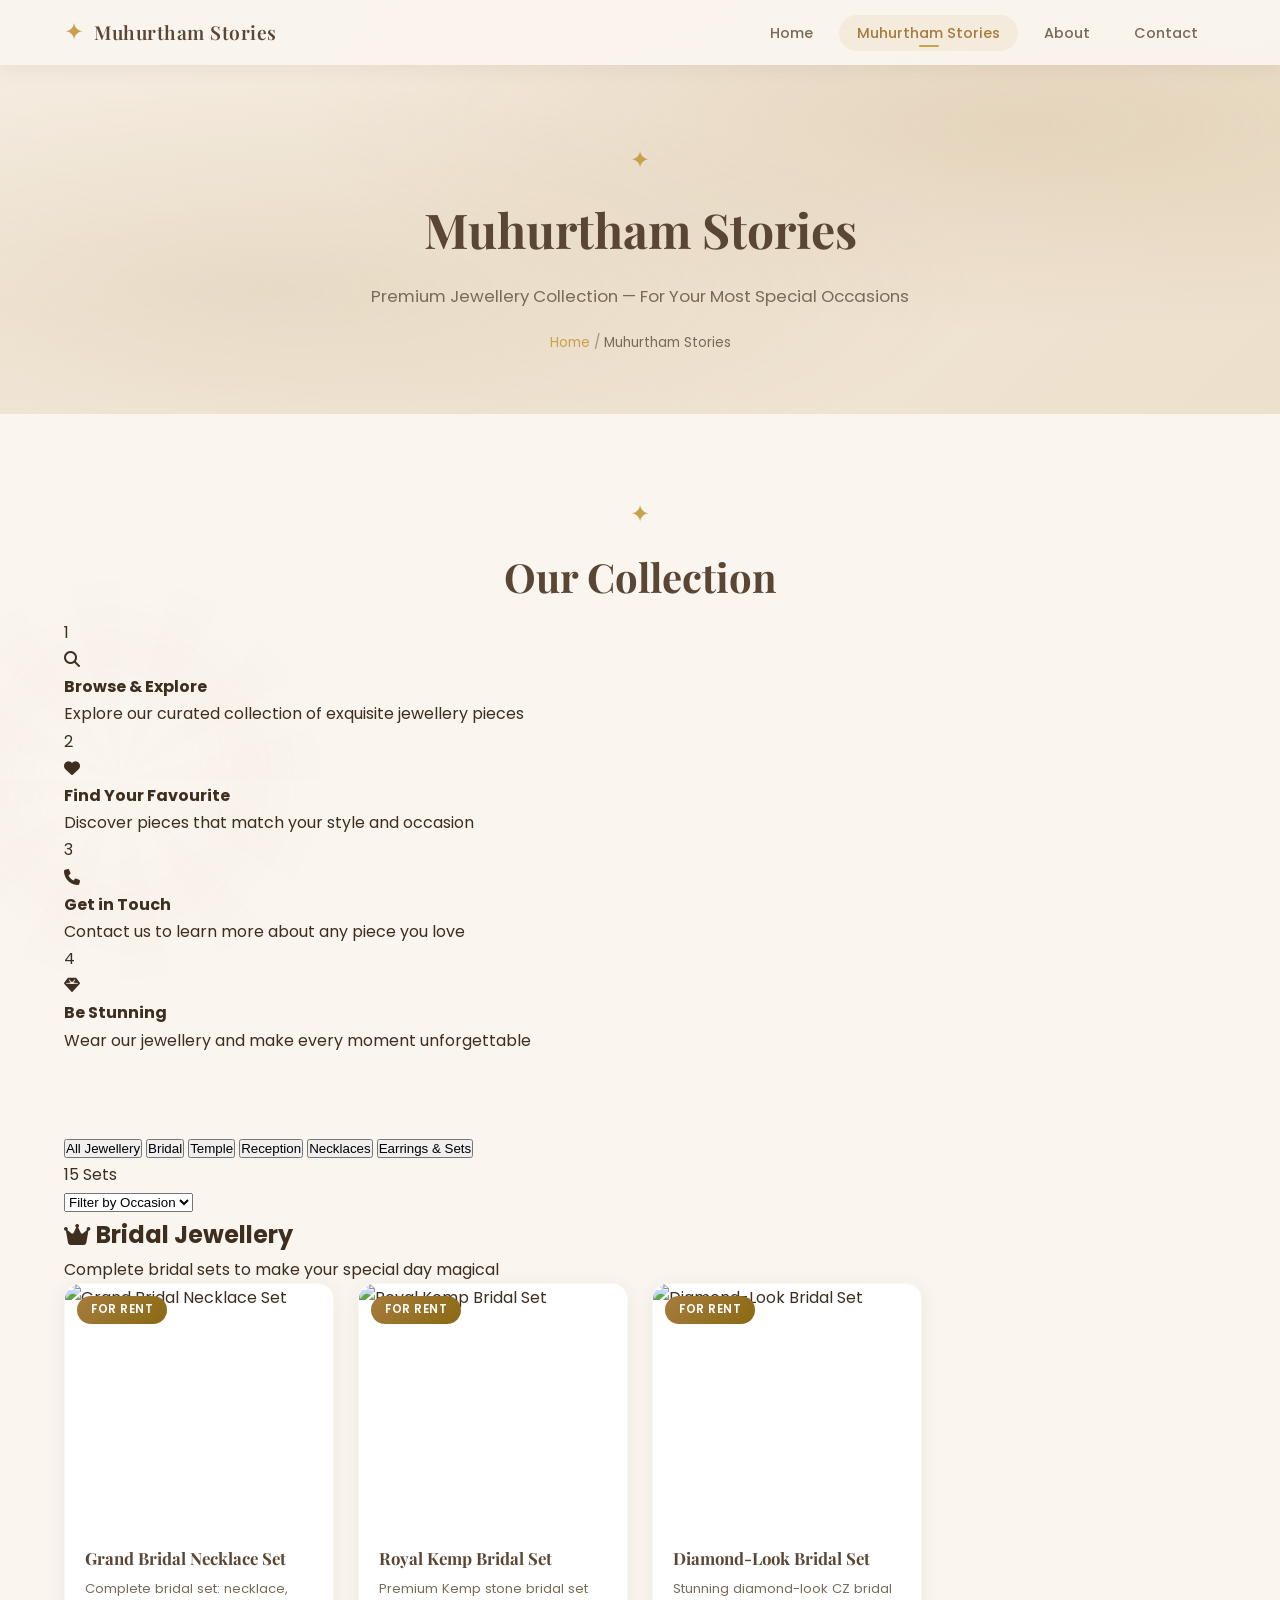
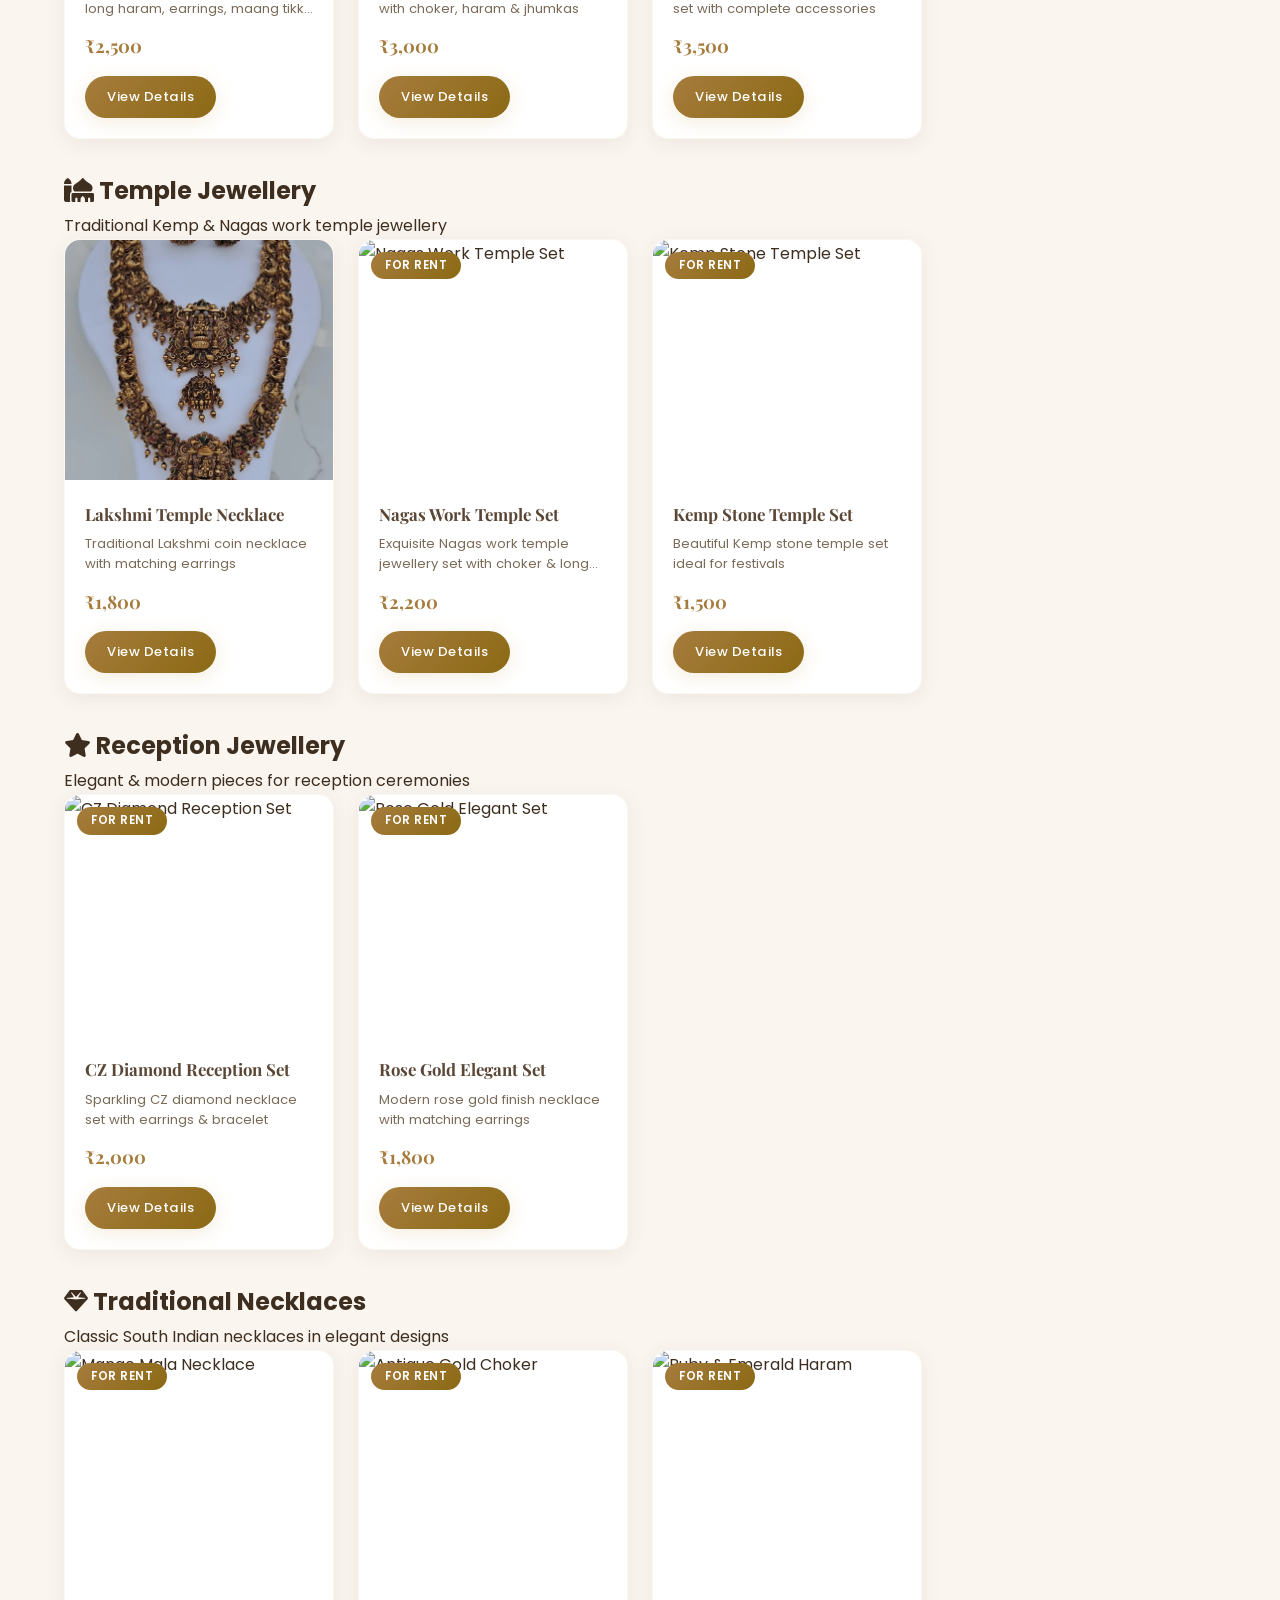
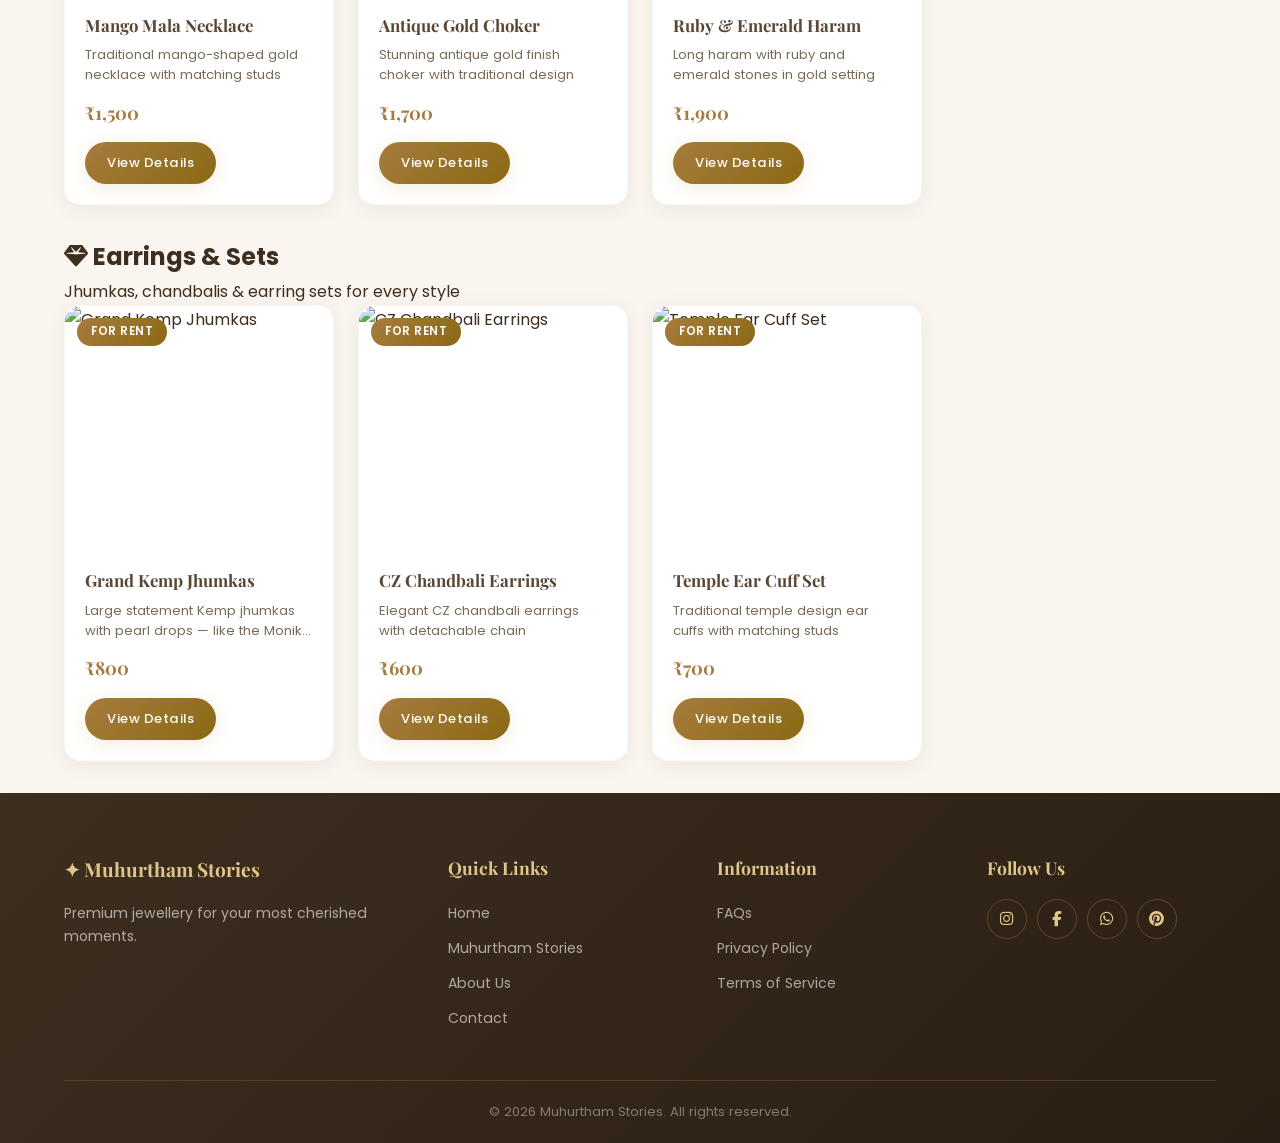
==== commit 6ae906e6: "Rebrand to Muhurtham Stories: update layout, hero section, showcase grid, about section, and respons" ====
--- a/muhurtham.html
+++ b/muhurtham.html
@@ -19,14 +19,13 @@
         <div class="nav-container">
             <a href="index.html" class="nav-logo">
                 <span class="logo-icon">✦</span>
-                <span class="logo-text">Nool Citadel <span class="logo-amp">&</span> Muhurtham Stories</span>
+                <span class="logo-text">Muhurtham Stories</span>
             </a>
             <button class="nav-toggle" id="navToggle" aria-label="Toggle navigation">
                 <span></span><span></span><span></span>
             </button>
             <ul class="nav-menu" id="navMenu">
                 <li><a href="index.html" class="nav-link">Home</a></li>
-                <li><a href="noolcitadel.html" class="nav-link">Nool Citadel</a></li>
                 <li><a href="muhurtham.html" class="nav-link active">Muhurtham Stories</a></li>
                 <li><a href="index.html#about" class="nav-link">About</a></li>
                 <li><a href="index.html#contact" class="nav-link">Contact</a></li>
@@ -430,14 +429,13 @@
         <div class="container">
             <div class="footer-grid">
                 <div class="footer-col">
-                    <h3 class="footer-logo">✦ Nool Citadel & Muhurtham Stories</h3>
-                    <p>Handcrafted accessories & premium rental jewellery for your most cherished moments.</p>
+                    <h3 class="footer-logo">✦ Muhurtham Stories</h3>
+                    <p>Premium jewellery for your most cherished moments.</p>
                 </div>
                 <div class="footer-col">
                     <h4>Quick Links</h4>
                     <ul>
                         <li><a href="index.html">Home</a></li>
-                        <li><a href="noolcitadel.html">Nool Citadel</a></li>
                         <li><a href="muhurtham.html">Muhurtham Stories</a></li>
                         <li><a href="index.html#about">About Us</a></li>
                         <li><a href="index.html#contact">Contact</a></li>
@@ -462,7 +460,7 @@
                 </div>
             </div>
             <div class="footer-bottom">
-                <p>&copy; 2026 Nool Citadel & Muhurtham Stories. All rights reserved.</p>
+                <p>&copy; 2026 Muhurtham Stories. All rights reserved.</p>
             </div>
         </div>
     </footer>
--- a/styles.css
+++ b/styles.css
@@ -1,5 +1,5 @@
 /* ============================================
-   NOOL CITADEL & MUHURTHAM STORIES
+   MUHURTHAM STORIES
    Elegant Beige Floral Watercolor Theme
    ============================================ */
 
@@ -246,7 +246,7 @@
 /* --- Hero Section --- */
 .hero {
     position: relative;
-    min-height: 100vh;
+    min-height: 75vh;
     display: flex;
     flex-direction: column;
     align-items: center;
@@ -484,7 +484,7 @@
     display: flex;
     align-items: center;
     justify-content: center;
-    min-height: 100vh;
+    min-height: 75vh;
 }
 
 .hero-slide {
@@ -908,6 +908,14 @@
 }
 
 @media (max-width: 768px) {
+    .hero {
+        min-height: 60vh;
+    }
+
+    .hero-carousel {
+        min-height: 60vh;
+    }
+
     .hero-title {
         font-size: clamp(2.1rem, 8vw, 3.2rem);
     }
@@ -953,7 +961,7 @@
     .h-divider-line { width: 50px; }
     .h-divider-line-sm { width: 30px; }
 
-    .hero-indicators { bottom: 105px; }
+    .hero-indicators { bottom: 80px; }
 
     .hero-subtitle {
         font-size: 0.75rem;
@@ -961,58 +969,47 @@
     }
 
     .showcase-grid {
-        grid-template-rows: 180px 1fr 180px;
-        gap: 14px;
+        gap: 16px;
         max-width: 100%;
         padding: 0 1rem;
     }
 
-    .showcase-r1-c1,
-    .showcase-r1-c2,
-    .showcase-r3-c1,
-    .showcase-r3-c2 {
-        height: auto;
-    }
-
-    .showcase-r2-c1,
-    .showcase-text {
-        min-height: auto;
-    }
-
-    .monika-card-img {
-        object-fit: contain;
+    .showcase-left,
+    .showcase-right {
+        height: 220px;
+    }
+
+    .showcase-center {
+        height: 300px;
     }
 }
 
 @media (max-width: 600px) {
     .showcase-grid {
         grid-template-columns: 1fr;
-        grid-template-rows: auto;
         gap: 16px;
     }
 
-    .showcase-r1-c1,
-    .showcase-r1-c2,
-    .showcase-r3-c1,
-    .showcase-r3-c2 {
-        height: 200px;
-    }
-
-    .showcase-r2-c1 {
-        height: 250px;
-    }
-
-    .showcase-text {
-        min-height: 350px;
-    }
-
-    .monika-card-img {
-        object-fit: contain;
-        max-height: 450px;
+    .showcase-left,
+    .showcase-right {
+        height: 240px;
+        align-self: auto;
+    }
+
+    .showcase-center {
+        height: 320px;
     }
 }
 
 @media (max-width: 480px) {
+    .hero {
+        min-height: 50vh;
+    }
+
+    .hero-carousel {
+        min-height: 50vh;
+    }
+
     .hero-content {
         padding: 1.5rem 1.2rem;
     }
@@ -1043,9 +1040,9 @@
         height: 65px;
     }
 
-    .hero-indicators { bottom: 95px; gap: 12px; }
-
-    .hero-scroll-hint { bottom: 18px; }
+    .hero-indicators { bottom: 70px; gap: 12px; }
+
+    .hero-scroll-hint { bottom: 14px; }
 
     .scroll-text {
         font-size: 0.6rem;
@@ -1054,12 +1051,8 @@
 
     .hero-glow { display: none; }
 
-    .showcase-text {
-        min-height: 300px;
-    }
-
-    .monika-card-img {
-        max-height: 400px;
+    .showcase-center {
+        height: 280px;
     }
 }
 
@@ -1136,12 +1129,9 @@
 }
 
 /* Staggered delays for grid items */
-.showcase-r1-c1 { transition-delay: 0.1s; }
-.showcase-r1-c2 { transition-delay: 0.2s; }
-.showcase-r2-c1 { transition-delay: 0.35s; }
-.showcase-text  { transition-delay: 0.5s; }
-.showcase-r3-c1 { transition-delay: 0.6s; }
-.showcase-r3-c2 { transition-delay: 0.7s; }
+.showcase-left  { transition-delay: 0.1s; }
+.showcase-center { transition-delay: 0.3s; }
+.showcase-right { transition-delay: 0.5s; }
 
 /* ============================================================
    BRAND INTRO / OUR STORY — Premium Enhanced
@@ -1281,11 +1271,26 @@
     position: relative;
     z-index: 2;
     display: grid;
-    grid-template-columns: 1fr 1fr;
-    grid-template-rows: 220px 1fr 220px;
-    gap: 22px;
-    max-width: 900px;
+    grid-template-columns: 1fr 1.2fr 1fr;
+    gap: 28px;
+    max-width: 950px;
     margin: 0 auto;
+    align-items: center;
+}
+
+.showcase-left {
+    align-self: end;
+    height: 280px;
+    transform: translateY(-30px);
+}
+
+.showcase-center {
+    height: 380px;
+}
+
+.showcase-right {
+    align-self: start;
+    height: 280px;
 }
 
 /* --- Showcase Photo Cards --- */
@@ -1364,18 +1369,6 @@
     filter: brightness(1.06) contrast(1.04) saturate(1.1);
 }
 
-/* Default heights for photo cells */
-.showcase-r1-c1,
-.showcase-r1-c2,
-.showcase-r3-c1,
-.showcase-r3-c2 {
-    height: auto;
-}
-
-.showcase-r2-c1 {
-    height: auto;
-}
-
 .showcase-placeholder-tall {
     min-height: 100%;
 }
@@ -1450,12 +1443,9 @@
 }
 
 /* Staggered delays for grid items */
-.showcase-r1-c1 { transition-delay: 0.1s; }
-.showcase-r1-c2 { transition-delay: 0.2s; }
-.showcase-r2-c1 { transition-delay: 0.35s; }
-.showcase-text  { transition-delay: 0.5s; }
-.showcase-r3-c1 { transition-delay: 0.6s; }
-.showcase-r3-c2 { transition-delay: 0.7s; }
+.showcase-left  { transition-delay: 0.1s; }
+.showcase-center { transition-delay: 0.3s; }
+.showcase-right { transition-delay: 0.5s; }
 
 /* ============================================================
    BRAND INTRO — Responsive
@@ -1483,35 +1473,18 @@
     }
 
     .showcase-grid {
-        grid-template-rows: 180px 1fr 180px;
-        gap: 14px;
+        gap: 16px;
         max-width: 100%;
         padding: 0 1rem;
     }
 
-    .showcase-r1-c1,
-    .showcase-r1-c2,
-    .showcase-r3-c1,
-    .showcase-r3-c2 {
-        height: auto;
-    }
-
-    .showcase-r2-c1,
-    .showcase-text {
-        min-height: auto;
-    }
-
-    .showcase-text-inner {
-        padding: 2rem 1.5rem;
-    }
-
-    .showcase-product-name {
-        font-size: clamp(1.6rem, 5vw, 2.2rem);
-        letter-spacing: 2px;
-    }
-
-    .showcase-product-desc {
-        font-size: 0.82rem;
+    .showcase-left,
+    .showcase-right {
+        height: 220px;
+    }
+
+    .showcase-center {
+        height: 300px;
     }
 
     .brand-corner-decor {
@@ -1540,28 +1513,17 @@
 @media (max-width: 600px) {
     .showcase-grid {
         grid-template-columns: 1fr;
-        grid-template-rows: auto;
         gap: 16px;
     }
 
-    .showcase-r1-c1,
-    .showcase-r1-c2,
-    .showcase-r3-c1,
-    .showcase-r3-c2 {
-        height: 200px;
-    }
-
-    .showcase-r2-c1 {
-        height: 250px;
-    }
-
-    .showcase-text {
-        min-height: 350px;
-    }
-
-    .monika-card-img {
-        object-fit: contain;
-        max-height: 450px;
+    .showcase-left,
+    .showcase-right {
+        height: 240px;
+        align-self: auto;
+    }
+
+    .showcase-center {
+        height: 320px;
     }
 }
 
@@ -1570,11 +1532,9 @@
         padding: 65px 0 75px;
     }
 
-    .showcase-r1-c1,
-    .showcase-r1-c2,
-    .showcase-r3-c1,
-    .showcase-r3-c2 {
-        height: 170px;
+    .showcase-left,
+    .showcase-right {
+        height: 200px;
     }
 
     .showcase-text-inner {
@@ -2077,18 +2037,11 @@
     align-items: center;
 }
 
-.about-placeholder {
+.about-img {
     width: 100%;
-    height: 400px;
+    height: auto;
+    object-fit: contain;
     border-radius: var(--radius);
-    background: linear-gradient(135deg, var(--beige-light), var(--beige));
-    display: flex;
-    flex-direction: column;
-    align-items: center;
-    justify-content: center;
-    gap: 16px;
-    font-size: 4rem;
-    color: var(--gold);
     box-shadow: var(--shadow);
 }
 
@@ -2542,6 +2495,11 @@
         gap: 32px;
     }
 
+    .about-img {
+        max-height: 350px;
+        object-fit: contain;
+    }
+
     .testimonials-carousel {
         grid-template-columns: 1fr;
     }
@@ -2558,19 +2516,42 @@
         font-size: 2rem;
     }
 
+    .section-reveal {
+        padding: 60px 0;
+    }
+
+    .about-section,
+    .occasions-section,
+    .contact-section {
+        padding: 60px 0;
+    }
+
+    .page-hero {
+        padding: 120px 0 50px;
+    }
+
     .page-hero-title {
         font-size: 2.2rem;
     }
+
+    .product-image,
+    .jewellery-card .product-image {
+        height: 200px;
+    }
 }
 
 @media (max-width: 480px) {
+    .container {
+        padding: 0 16px;
+    }
+
     .featured-grid,
     .products-grid {
         grid-template-columns: 1fr;
     }
 
     .occasions-grid {
-        grid-template-columns: 1fr;
+        grid-template-columns: 1fr 1fr;
     }
 
     .footer-grid {
@@ -2582,12 +2563,65 @@
         gap: 20px;
     }
 
+    .about-img {
+        max-height: 280px;
+    }
+
     .logo-text {
         font-size: 0.95rem;
     }
 
+    .section-title {
+        font-size: 1.7rem;
+    }
+
+    .section-subtitle {
+        font-size: 0.9rem;
+        margin-bottom: 32px;
+    }
+
+    .section-reveal {
+        padding: 48px 0;
+    }
+
+    .about-section,
+    .occasions-section,
+    .contact-section {
+        padding: 48px 0;
+    }
+
+    .testimonials-section {
+        padding: 48px 0;
+    }
+
+    .contact-form {
+        padding: 24px;
+    }
+
+    .footer {
+        padding: 40px 0 0;
+    }
+
+    .footer-grid {
+        gap: 28px;
+    }
+
+    .page-hero {
+        padding: 100px 0 40px;
+    }
+
     .page-hero-title {
         font-size: 1.8rem;
+    }
+
+    .btn-lg {
+        padding: 14px 28px;
+        font-size: 0.9rem;
+    }
+
+    .product-image,
+    .jewellery-card .product-image {
+        height: 180px;
     }
 }
 
